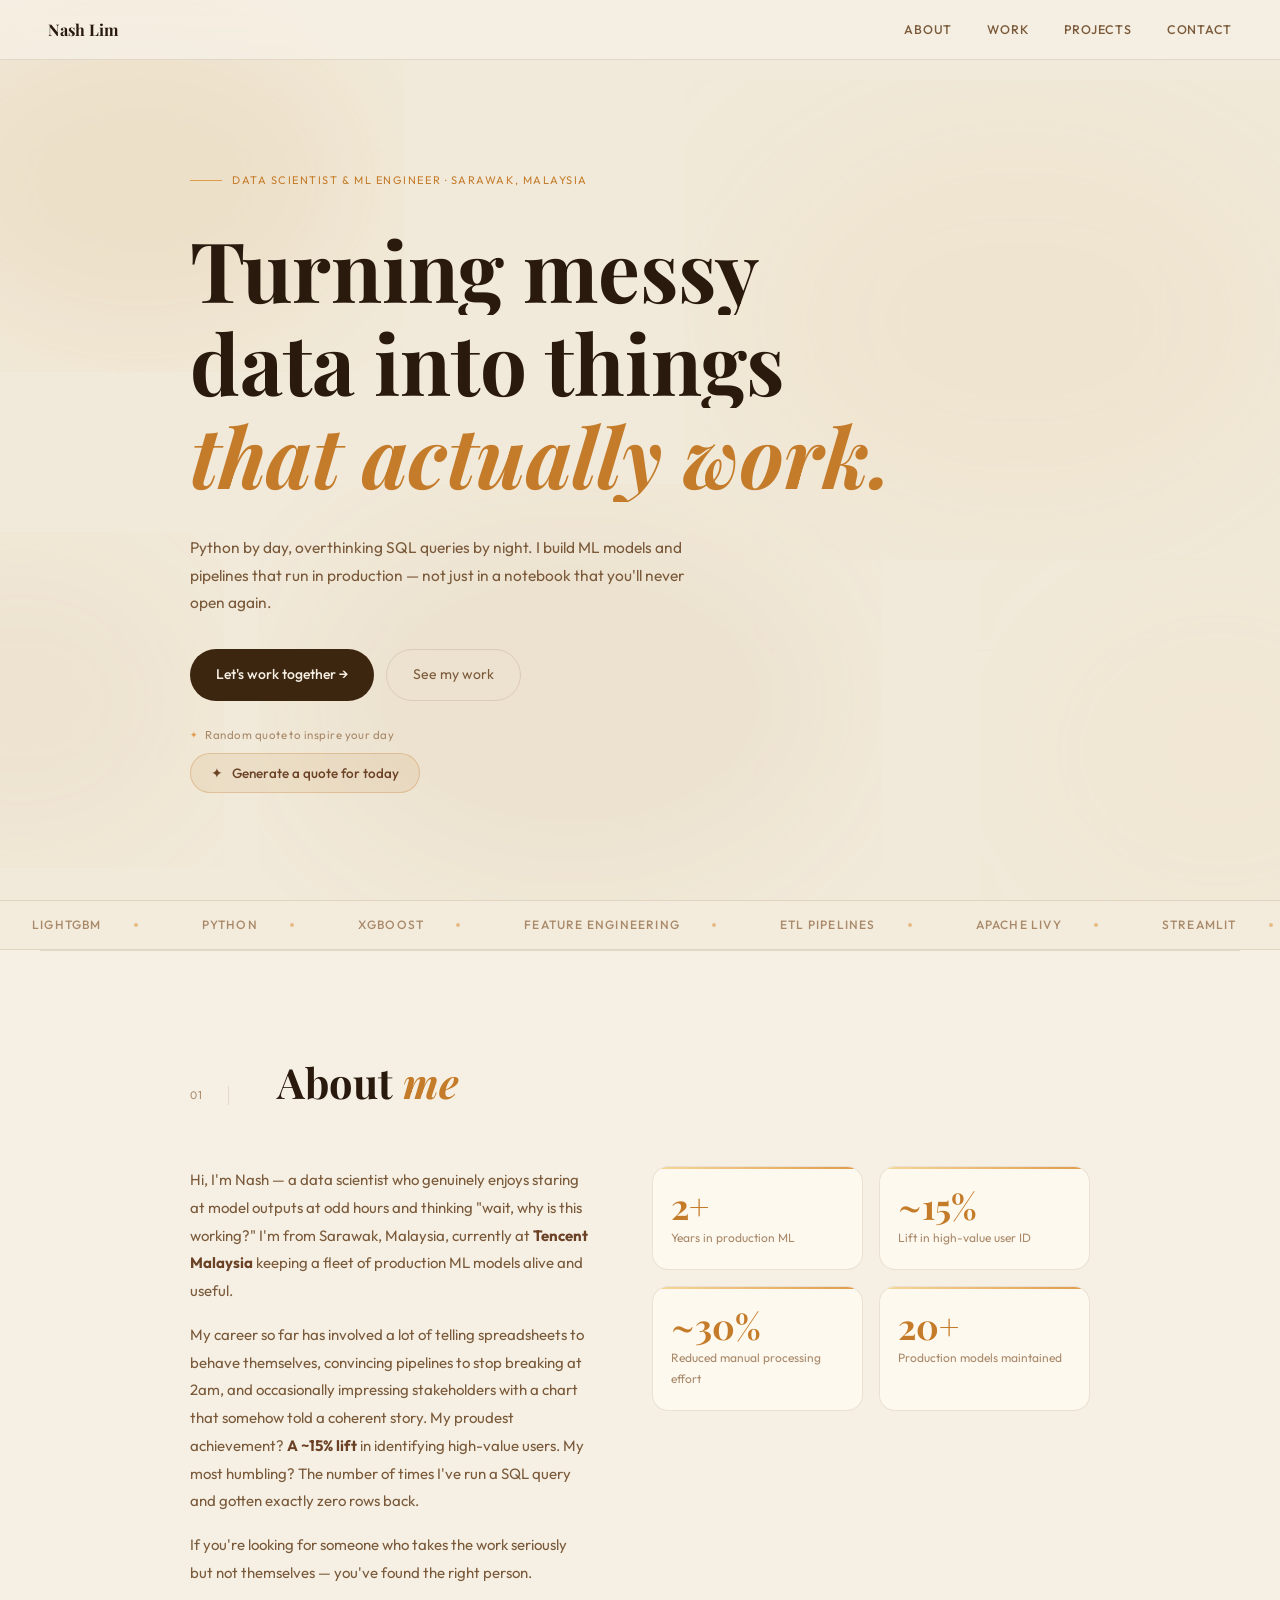
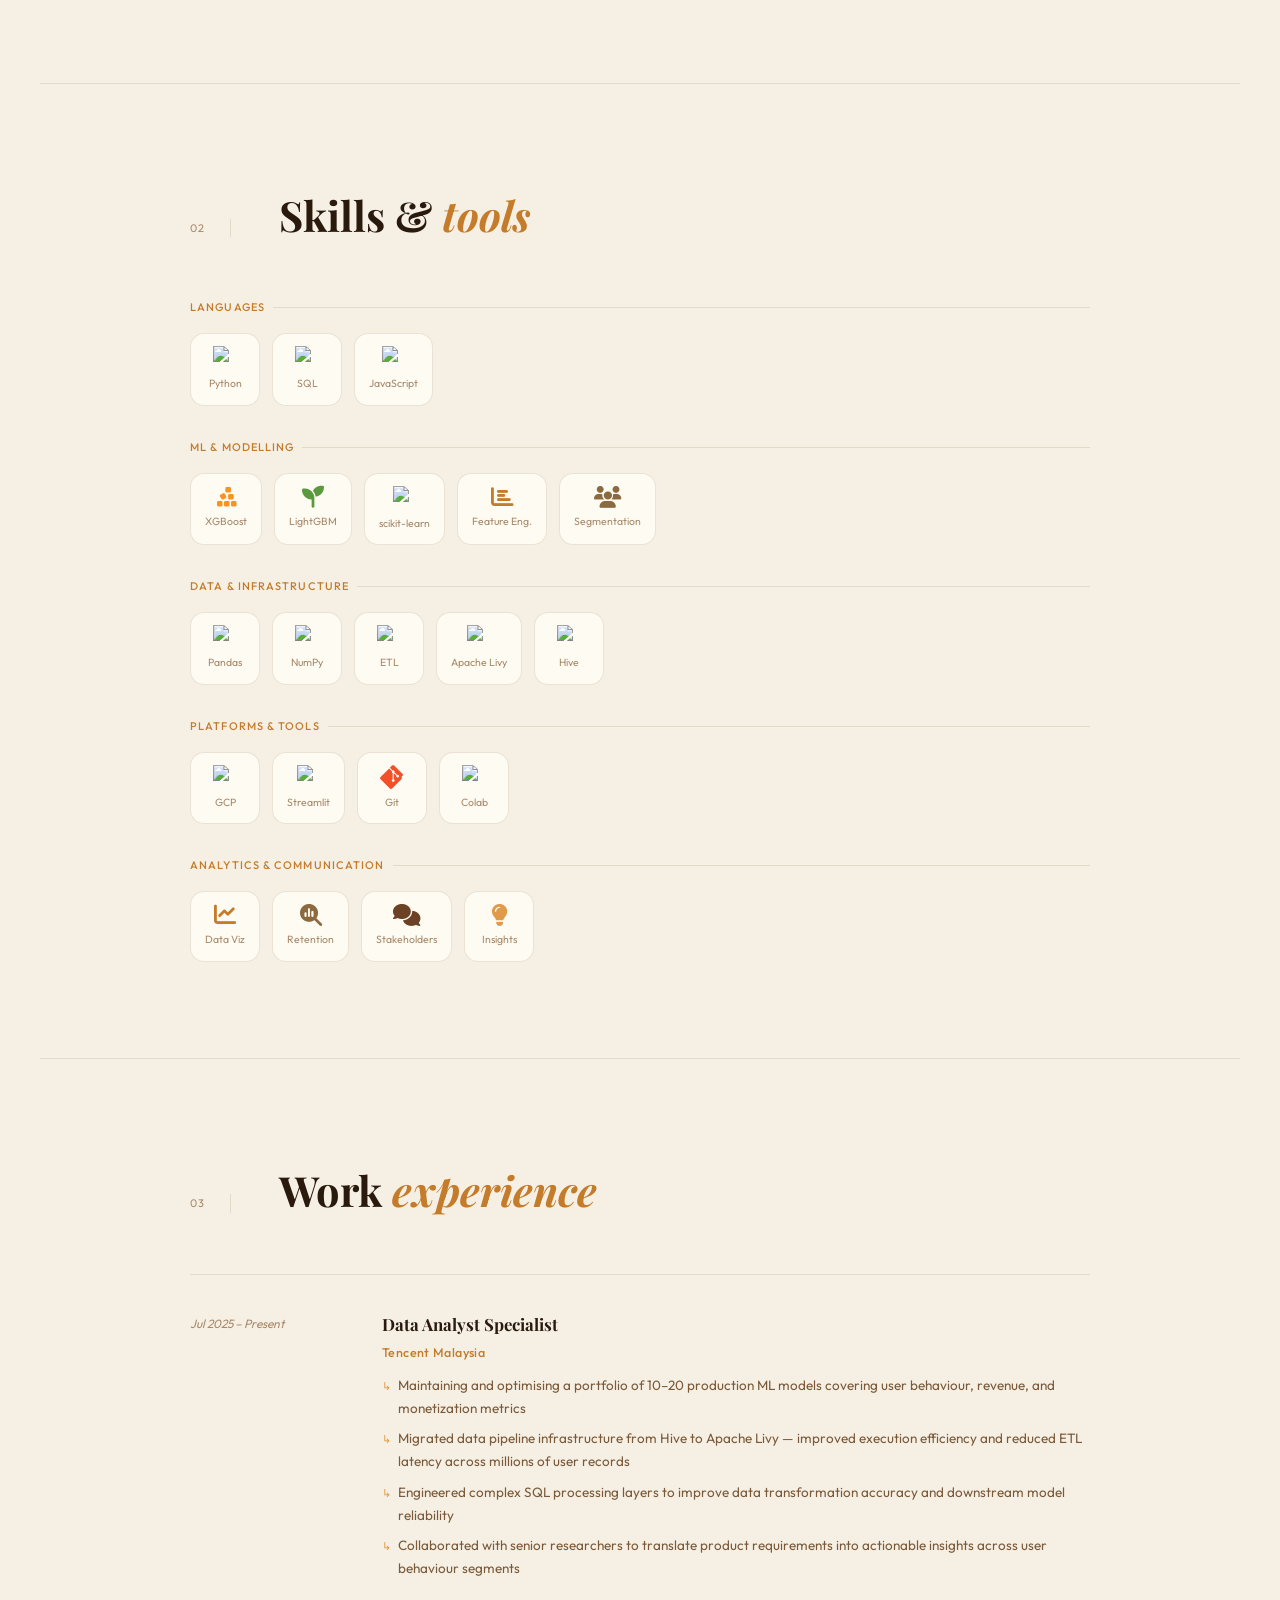
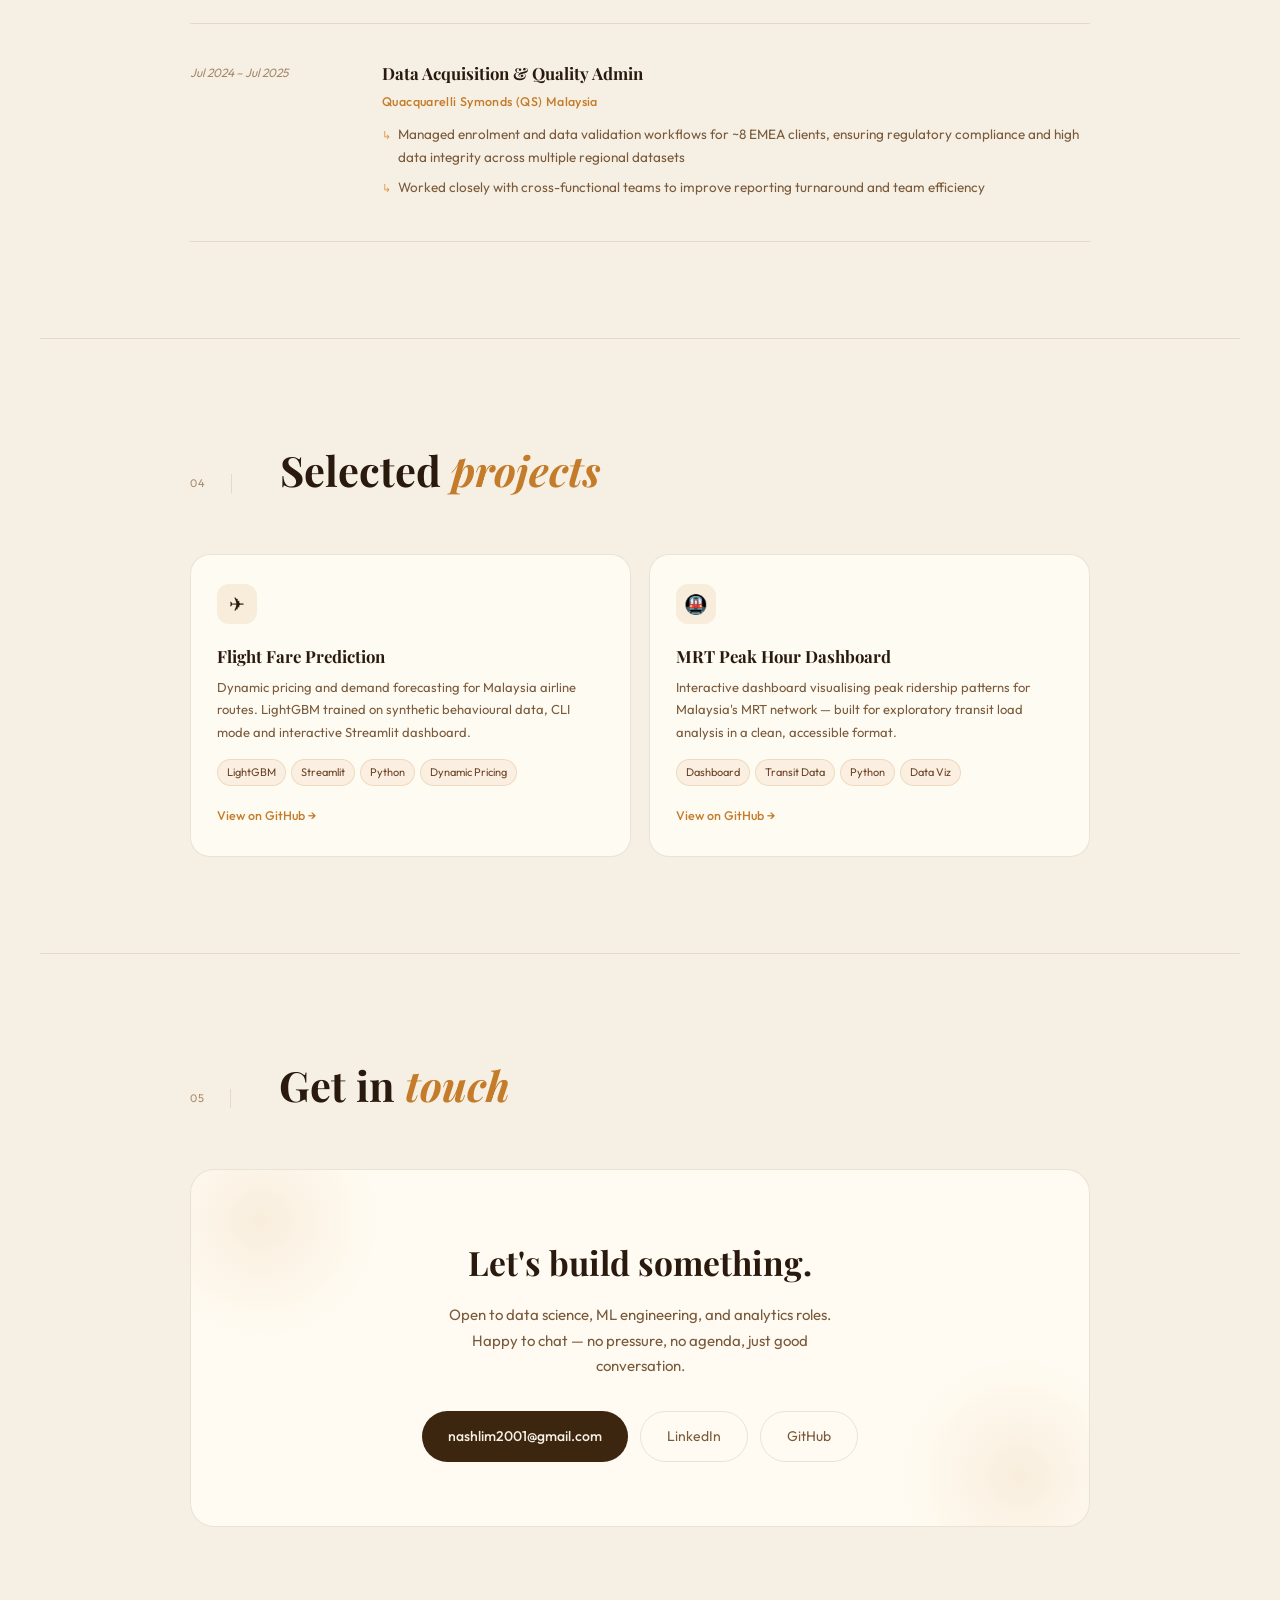
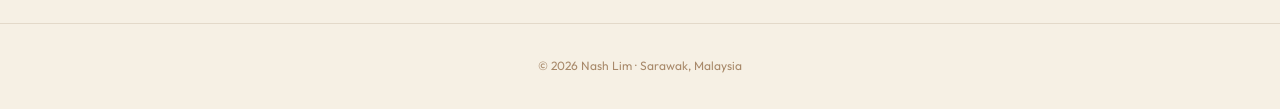
==== index.html @ fb8c0e78 "Split portfolio into HTML, CSS, and JS components" ====
<!DOCTYPE html>
<html lang="en">
<head>
  <meta charset="UTF-8">
  <meta name="viewport" content="width=device-width, initial-scale=1.0">
  <title>Nash Lim Portfolio</title>
  <link rel="stylesheet" href="assets/css/styles.css">
  <link rel="stylesheet" href="https://cdnjs.cloudflare.com/ajax/libs/font-awesome/6.5.0/css/all.min.css">
</head>
<body>


<!-- BG CANVAS -->
<div class="bg-canvas">
<svg viewBox="0 0 1440 900" preserveAspectRatio="xMidYMid slice" xmlns="http://www.w3.org/2000/svg">
  <defs>
    <filter id="blur1"><feGaussianBlur stdDeviation="60"/></filter>
    <filter id="blur2"><feGaussianBlur stdDeviation="80"/></filter>
  </defs>
  <rect width="1440" height="900" fill="#EDE4D0"/>
  <g class="blob1" filter="url(#blur1)"><ellipse cx="220" cy="180" rx="220" ry="160" fill="#C4882A" opacity="0.18"/></g>
  <g class="blob2" filter="url(#blur2)"><ellipse cx="1100" cy="320" rx="280" ry="200" fill="#D4A050" opacity="0.14"/></g>
  <g class="blob3" filter="url(#blur1)"><ellipse cx="650" cy="700" rx="260" ry="180" fill="#A0682A" opacity="0.12"/></g>
  <g filter="url(#blur2)"><ellipse cx="1300" cy="750" rx="200" ry="160" fill="#E8B870" opacity="0.10"/></g>
  <g filter="url(#blur1)"><ellipse cx="100" cy="700" rx="170" ry="140" fill="#B87A30" opacity="0.11"/></g>
  <g opacity="0.04" stroke="#8B5E30" stroke-width="0.5">
    <line x1="0" y1="150" x2="1440" y2="150"/><line x1="0" y1="400" x2="1440" y2="400"/><line x1="0" y1="650" x2="1440" y2="650"/>
    <line x1="200" y1="0" x2="200" y2="900"/><line x1="720" y1="0" x2="720" y2="900"/><line x1="1240" y1="0" x2="1240" y2="900"/>
  </g>
</svg>
</div>


<nav>
  <a class="nav-logo" href="#hero">Nash Lim</a>
  <div class="nav-links">
    <a href="#about">About</a>
    <a href="#experience">Work</a>
    <a href="#projects">Projects</a>
    <a href="#contact">Contact</a>
  </div>
</nav>

<div class="site">

<!-- HERO -->
<section class="hero" id="hero">
  <p class="hero-eyebrow">Data Scientist &amp; ML Engineer · Sarawak, Malaysia</p>
  <h1>
    <span class="hero-line"><span>Turning messy</span></span>
    <span class="hero-line"><span>data into things</span></span>
    <span class="hero-line"><span>that actually work.</span></span>
  </h1>
  <p class="hero-sub">Python by day, overthinking SQL queries by night. I build ML models and pipelines that run in production — not just in a notebook that you'll never open again.</p>
  <div class="hero-actions">
    <a href="#contact" class="btn-primary">Let's work together →</a>
    <a href="#projects" class="btn-ghost">See my work</a>
  </div>

  <!-- AI QUOTE WIDGET -->
  <div class="quote-trigger-wrap">
    <p class="quote-trigger-label">Random quote to inspire your day</p>
    <button class="quote-btn" id="quoteBtn" onclick="generateQuote()">
      <span class="quote-icon" id="quoteIcon">✦</span>
      Generate a quote for today
    </button>
    <div class="quote-box" id="quoteBox">
      <div class="quote-person">
        <img class="quote-portrait" id="quotePortrait" alt="Person portrait">
        <div>
          <p class="quote-attr" id="quoteAttr"></p>
          <p class="quote-birthday" id="quoteBirthday"></p>
        </div>
      </div>
      <p class="quote-text" id="quoteText"></p>
      <p class="quote-context" id="quoteContext"></p>
    </div>
  </div>
</section>

<!-- MARQUEE -->
<div class="marquee-wrap">
  <div class="marquee-track">
    <span class="marquee-item">LightGBM <span class="marquee-dot"></span></span>
    <span class="marquee-item">Python <span class="marquee-dot"></span></span>
    <span class="marquee-item">XGBoost <span class="marquee-dot"></span></span>
    <span class="marquee-item">Feature Engineering <span class="marquee-dot"></span></span>
    <span class="marquee-item">ETL Pipelines <span class="marquee-dot"></span></span>
    <span class="marquee-item">Apache Livy <span class="marquee-dot"></span></span>
    <span class="marquee-item">Streamlit <span class="marquee-dot"></span></span>
    <span class="marquee-item">SQL <span class="marquee-dot"></span></span>
    <span class="marquee-item">Audience Segmentation <span class="marquee-dot"></span></span>
    <span class="marquee-item">Google Cloud <span class="marquee-dot"></span></span>
    <span class="marquee-item">Retention Modelling <span class="marquee-dot"></span></span>
    <span class="marquee-item">Data Visualization <span class="marquee-dot"></span></span>
    <span class="marquee-item">LightGBM <span class="marquee-dot"></span></span>
    <span class="marquee-item">Python <span class="marquee-dot"></span></span>
    <span class="marquee-item">XGBoost <span class="marquee-dot"></span></span>
    <span class="marquee-item">Feature Engineering <span class="marquee-dot"></span></span>
    <span class="marquee-item">ETL Pipelines <span class="marquee-dot"></span></span>
    <span class="marquee-item">Apache Livy <span class="marquee-dot"></span></span>
    <span class="marquee-item">Streamlit <span class="marquee-dot"></span></span>
    <span class="marquee-item">SQL <span class="marquee-dot"></span></span>
    <span class="marquee-item">Audience Segmentation <span class="marquee-dot"></span></span>
    <span class="marquee-item">Google Cloud <span class="marquee-dot"></span></span>
  </div>
</div>

<hr class="sep"/>

<!-- ABOUT -->
<section id="about">
  <div class="section-header reveal">
    <span class="section-num">01</span>
    <h2 class="section-title">About <em>me</em></h2>
  </div>
  <div class="about-layout">
    <div class="about-body reveal-left">
      <p>Hi, I'm Nash — a data scientist who genuinely enjoys staring at model outputs at odd hours and thinking "wait, why is this working?" I'm from Sarawak, Malaysia, currently at <strong>Tencent Malaysia</strong> keeping a fleet of production ML models alive and useful.</p>
      <p>My career so far has involved a lot of telling spreadsheets to behave themselves, convincing pipelines to stop breaking at 2am, and occasionally impressing stakeholders with a chart that somehow told a coherent story. My proudest achievement? <strong>A ~15% lift</strong> in identifying high-value users. My most humbling? The number of times I've run a SQL query and gotten exactly zero rows back.</p>
      <p>If you're looking for someone who takes the work seriously but not themselves — you've found the right person.</p>
    </div>
    <div class="stat-row reveal-right">
      <div class="stat-box"><div class="stat-big">2+</div><div class="stat-desc">Years in production ML</div></div>
      <div class="stat-box"><div class="stat-big">~15%</div><div class="stat-desc">Lift in high-value user ID</div></div>
      <div class="stat-box"><div class="stat-big">~30%</div><div class="stat-desc">Reduced manual processing effort</div></div>
      <div class="stat-box"><div class="stat-big">20+</div><div class="stat-desc">Production models maintained</div></div>
    </div>
  </div>
</section>

<hr class="sep"/>

<!-- SKILLS -->
<section id="skills">
  <div class="section-header reveal">
    <span class="section-num">02</span>
    <h2 class="section-title">Skills &amp; <em>tools</em></h2>
  </div>
  <div class="skills-cats reveal">

    <div>
      <p class="skill-cat-label">Languages</p>
      <div class="skill-icons-row">
        <div class="skill-icon-item">
          <div class="si"><img src="https://cdn.simpleicons.org/python/3776AB" alt="Python logo"></div>
          <span>Python</span>
        </div>
        <div class="skill-icon-item">
          <div class="si"><img src="https://cdn.simpleicons.org/postgresql/4169E1" alt="SQL database logo"></div>
          <span>SQL</span>
        </div>
        <div class="skill-icon-item">
          <div class="si"><img src="https://cdn.simpleicons.org/javascript/F7DF1E" alt="JavaScript logo"></div>
          <span>JavaScript</span>
        </div>
      </div>
    </div>

    <div>
      <p class="skill-cat-label">ML & Modelling</p>
      <div class="skill-icons-row">
        <div class="skill-icon-item">
          <i class="fa-solid fa-cubes-stacked" style="color:#F7931E;font-size:22px"></i>
          <span>XGBoost</span>
        </div>
        <div class="skill-icon-item">
          <i class="fa-solid fa-seedling" style="color:#5a9a3c;font-size:22px"></i>
          <span>LightGBM</span>
        </div>
        <div class="skill-icon-item">
          <div class="si"><img src="https://cdn.simpleicons.org/scikitlearn/F7931E" alt="scikit-learn logo"></div>
          <span>scikit-learn</span>
        </div>
        <div class="skill-icon-item">
          <i class="fa-solid fa-chart-bar" style="color:#C47C2B;font-size:22px"></i>
          <span>Feature Eng.</span>
        </div>
        <div class="skill-icon-item">
          <i class="fa-solid fa-users" style="color:#8B6A40;font-size:22px"></i>
          <span>Segmentation</span>
        </div>
      </div>
    </div>

    <div>
      <p class="skill-cat-label">Data & Infrastructure</p>
      <div class="skill-icons-row">
        <div class="skill-icon-item">
          <div class="si"><img src="https://cdn.simpleicons.org/pandas/150458" alt="Pandas logo"></div>
          <span>Pandas</span>
        </div>
        <div class="skill-icon-item">
          <div class="si"><img src="https://cdn.simpleicons.org/numpy/013243" alt="NumPy logo"></div>
          <span>NumPy</span>
        </div>
        <div class="skill-icon-item">
          <div class="si"><img src="https://cdn.simpleicons.org/apacheairflow/017CEE" alt="ETL tooling logo"></div>
          <span>ETL</span>
        </div>
        <div class="skill-icon-item">
          <div class="si"><img src="https://cdn.simpleicons.org/apache/CA2133" alt="Apache logo"></div>
          <span>Apache Livy</span>
        </div>
        <div class="skill-icon-item">
          <div class="si"><img src="https://cdn.simpleicons.org/apachehive/FDEE21" alt="Apache Hive logo"></div>
          <span>Hive</span>
        </div>
      </div>
    </div>

    <div>
      <p class="skill-cat-label">Platforms & Tools</p>
      <div class="skill-icons-row">
        <div class="skill-icon-item">
          <div class="si"><img src="https://cdn.simpleicons.org/googlecloud/4285F4" alt="Google Cloud Platform logo"></div>
          <span>GCP</span>
        </div>
        <div class="skill-icon-item">
          <div class="si"><img src="https://cdn.simpleicons.org/streamlit/FF4B4B" alt="Streamlit logo"></div>
          <span>Streamlit</span>
        </div>
        <div class="skill-icon-item">
          <div class="si"><svg viewBox="0 0 128 128" xmlns="http://www.w3.org/2000/svg"><path fill="#F34F29" d="M124.74 52.49L75.51 3.25c-1.6-1.61-3.77-2.51-6.03-2.51-2.27 0-4.43.9-6.04 2.51L52.6 14.18l14.87 14.87a7.1 7.1 0 0 1 7.8 1.71 7.1 7.1 0 0 1 1.7 7.87l14.33 14.33a7.09 7.09 0 0 1 7.87 1.7 7.1 7.1 0 0 1 0 10.06 7.1 7.1 0 0 1-10.06 0 7.11 7.11 0 0 1-1.56-7.6L73.3 42.88v33.64a7.1 7.1 0 0 1 1.88 11.38 7.1 7.1 0 0 1-10.06 0 7.1 7.1 0 0 1 0-10.06 7.07 7.07 0 0 1 2.32-1.53V42.34a7.07 7.07 0 0 1-2.32-1.53 7.1 7.1 0 0 1-1.56-7.66L49.2 18.33 3.26 64.27a8.53 8.53 0 0 0 0 12.07l49.22 49.22c1.6 1.6 3.77 2.51 6.03 2.51 2.27 0 4.43-.9 6.04-2.51l49.2-49.2a8.53 8.53 0 0 0-.01-12.87z"/></svg></div>
          <span>Git</span>
        </div>
        <div class="skill-icon-item">
          <div class="si"><img src="https://cdn.simpleicons.org/googlecolab/F9AB00" alt="Google Colab logo"></div>
          <span>Colab</span>
        </div>
      </div>
    </div>

    <div>
      <p class="skill-cat-label">Analytics & Communication</p>
      <div class="skill-icons-row">
        <div class="skill-icon-item"><i class="fa-solid fa-chart-line" style="color:#C47C2B;font-size:22px"></i><span>Data Viz</span></div>
        <div class="skill-icon-item"><i class="fa-solid fa-magnifying-glass-chart" style="color:#8B6A40;font-size:22px"></i><span>Retention</span></div>
        <div class="skill-icon-item"><i class="fa-solid fa-comments" style="color:#6B4226;font-size:22px"></i><span>Stakeholders</span></div>
        <div class="skill-icon-item"><i class="fa-solid fa-lightbulb" style="color:#E09A4A;font-size:22px"></i><span>Insights</span></div>
      </div>
    </div>

  </div>
</section>

<hr class="sep"/>

<!-- EXPERIENCE -->
<section id="experience">
  <div class="section-header reveal">
    <span class="section-num">03</span>
    <h2 class="section-title">Work <em>experience</em></h2>
  </div>
  <div>
    <div class="exp-entry reveal">
      <div class="exp-when">Jul 2025 – Present</div>
      <div>
        <div class="exp-role">Data Analyst Specialist</div>
        <div class="exp-co">Tencent Malaysia</div>
        <ul class="exp-ul">
          <li>Maintaining and optimising a portfolio of 10–20 production ML models covering user behaviour, revenue, and monetization metrics</li>
          <li>Migrated data pipeline infrastructure from Hive to Apache Livy — improved execution efficiency and reduced ETL latency across millions of user records</li>
          <li>Engineered complex SQL processing layers to improve data transformation accuracy and downstream model reliability</li>
          <li>Collaborated with senior researchers to translate product requirements into actionable insights across user behaviour segments</li>
        </ul>
      </div>
    </div>
    <div class="exp-entry reveal">
      <div class="exp-when">Jul 2024 – Jul 2025</div>
      <div>
        <div class="exp-role">Data Acquisition & Quality Admin</div>
        <div class="exp-co">Quacquarelli Symonds (QS) Malaysia</div>
        <ul class="exp-ul">
          <li>Managed enrolment and data validation workflows for ~8 EMEA clients, ensuring regulatory compliance and high data integrity across multiple regional datasets</li>
          <li>Worked closely with cross-functional teams to improve reporting turnaround and team efficiency</li>
        </ul>
      </div>
    </div>
  </div>
</section>

<hr class="sep"/>

<!-- PROJECTS -->
<section id="projects">
  <div class="section-header reveal">
    <span class="section-num">04</span>
    <h2 class="section-title">Selected <em>projects</em></h2>
  </div>
  <div class="proj-grid">
    <div class="proj-card reveal delay-1">
      <div class="proj-card-accent"></div>
      <div class="proj-ico">✈</div>
      <div class="proj-name">Flight Fare Prediction</div>
      <p class="proj-desc">Dynamic pricing and demand forecasting for Malaysia airline routes. LightGBM trained on synthetic behavioural data, CLI mode and interactive Streamlit dashboard.</p>
      <div class="proj-tags"><span class="proj-tag">LightGBM</span><span class="proj-tag">Streamlit</span><span class="proj-tag">Python</span><span class="proj-tag">Dynamic Pricing</span></div>
      <a href="https://github.com/nashlim01/flight_fare_prediction_modelling" target="_blank" class="proj-link">View on GitHub →</a>
    </div>
    <div class="proj-card reveal delay-2">
      <div class="proj-card-accent"></div>
      <div class="proj-ico">🚇</div>
      <div class="proj-name">MRT Peak Hour Dashboard</div>
      <p class="proj-desc">Interactive dashboard visualising peak ridership patterns for Malaysia's MRT network — built for exploratory transit load analysis in a clean, accessible format.</p>
      <div class="proj-tags"><span class="proj-tag">Dashboard</span><span class="proj-tag">Transit Data</span><span class="proj-tag">Python</span><span class="proj-tag">Data Viz</span></div>
      <a href="https://github.com/nashlim01/mrtpeakhourdashboard" target="_blank" class="proj-link">View on GitHub →</a>
    </div>
  </div>
</section>

<hr class="sep"/>

<!-- CONTACT -->
<section id="contact">
  <div class="section-header reveal">
    <span class="section-num">05</span>
    <h2 class="section-title">Get in <em>touch</em></h2>
  </div>
  <div class="contact-box reveal">
    <div class="contact-blob left"></div>
    <div class="contact-blob right"></div>
    <h2>Let's build something.</h2>
    <p>Open to data science, ML engineering, and analytics roles. Happy to chat — no pressure, no agenda, just good conversation.</p>
    <div class="contact-btns">
      <a href="mailto:nashlim2001@gmail.com" class="btn-primary">nashlim2001@gmail.com</a>
      <a href="https://linkedin.com/in/zhihaonashlim" target="_blank" class="btn-ghost">LinkedIn</a>
      <a href="https://github.com/nashlim01" target="_blank" class="btn-ghost">GitHub</a>
    </div>
  </div>
</section>

<footer>© 2026 Nash Lim · Sarawak, Malaysia</footer>
</div>

<script src="assets/js/main.js"></script>
</body>
</html>
---- assets/css/styles.css ----
@import url('https://fonts.googleapis.com/css2?family=Playfair+Display:ital,wght@0,400;0,700;1,400;1,700&family=Outfit:wght@300;400;500&display=swap');
@import url('https://cdnjs.cloudflare.com/ajax/libs/font-awesome/6.5.0/css/all.min.css');

*,*::before,*::after{box-sizing:border-box;margin:0;padding:0;}
:root{
  --cream:#F6F0E4;--parchment:#EFE6D0;--sand:#DDD0B8;
  --amber:#C47C2B;--amber-warm:#E09A4A;--amber-pale:#F5D89A;
  --bark:#3D2610;--bark-mid:#6B4226;
  --text:#2A1A0E;--text-mid:#7A5A3A;--text-muted:#A8896A;
  --border:rgba(100,65,25,0.13);
}
html{scroll-behavior:smooth;}
body{font-family:'Outfit',sans-serif;background:var(--cream);color:var(--text);overflow-x:hidden;font-size:15px;line-height:1.7;}

/* BG */
.bg-canvas{position:fixed;inset:0;z-index:0;pointer-events:none;overflow:hidden;}
.bg-canvas svg{width:100%;height:100%;opacity:0.55;}
@keyframes drift1{0%,100%{transform:translate(0,0) scale(1);}40%{transform:translate(30px,-20px) scale(1.05);}70%{transform:translate(-15px,25px) scale(0.97);}}
@keyframes drift2{0%,100%{transform:translate(0,0) scale(1);}35%{transform:translate(-25px,15px) scale(1.03);}65%{transform:translate(20px,-18px) scale(0.98);}}
@keyframes drift3{0%,100%{transform:translate(0,0);}50%{transform:translate(12px,22px);}}
.blob1{animation:drift1 22s ease-in-out infinite;}
.blob2{animation:drift2 28s ease-in-out infinite;}
.blob3{animation:drift3 18s ease-in-out infinite;}

/* NAV */
nav{position:fixed;top:0;left:0;right:0;z-index:200;display:flex;justify-content:space-between;align-items:center;padding:0 3rem;height:60px;background:rgba(246,240,228,0.82);backdrop-filter:blur(14px);border-bottom:1px solid var(--border);}
.nav-logo{font-family:'Playfair Display',serif;font-size:16px;font-weight:700;color:var(--text);text-decoration:none;}
.nav-links{display:flex;gap:2.2rem;}
.nav-links a{font-size:12.5px;color:var(--text-mid);text-decoration:none;letter-spacing:0.06em;text-transform:uppercase;font-weight:500;transition:color 0.2s;}
.nav-links a:hover{color:var(--amber);}

/* SITE */
.site{position:relative;z-index:1;}
section{max-width:980px;margin:0 auto;padding:6rem 2.5rem;}
hr.sep{border:none;border-top:1px solid var(--border);margin:0 2.5rem;}

/* HERO */
.hero{min-height:100vh;display:flex;flex-direction:column;justify-content:center;padding-top:8rem;padding-bottom:4rem;}
.hero-eyebrow{font-size:11px;letter-spacing:0.14em;text-transform:uppercase;color:var(--amber);margin-bottom:2rem;display:flex;align-items:center;gap:10px;opacity:0;transform:translateY(12px);animation:slideUp 0.7s 0.2s ease forwards;}
.hero-eyebrow::before{content:'';width:32px;height:1px;background:var(--amber-warm);}
.hero h1{font-family:'Playfair Display',serif;font-size:clamp(2.8rem,6.5vw,5.4rem);font-weight:700;line-height:1.12;color:var(--text);margin-bottom:2rem;}
.hero-line{display:block;overflow:hidden;}
.hero-line span{display:block;transform:translateY(100%);animation:slideWord 0.85s cubic-bezier(0.16,1,0.3,1) forwards;}
.hero-line:nth-child(1) span{animation-delay:0.35s;}
.hero-line:nth-child(2) span{animation-delay:0.5s;}
.hero-line:nth-child(3) span{animation-delay:0.65s;color:var(--amber);font-style:italic;}
.hero-sub{font-size:15.5px;color:var(--text-mid);max-width:520px;line-height:1.8;opacity:0;transform:translateY(16px);animation:slideUp 0.8s 0.85s ease forwards;margin-bottom:2rem;}
.hero-actions{display:flex;gap:12px;flex-wrap:wrap;opacity:0;transform:translateY(16px);animation:slideUp 0.8s 1s ease forwards;margin-bottom:1.5rem;}
.btn-primary{display:inline-flex;align-items:center;gap:8px;background:var(--bark);color:var(--cream);padding:13px 26px;border-radius:100px;font-size:14px;font-weight:500;text-decoration:none;transition:background 0.2s,transform 0.15s;border:none;cursor:pointer;font-family:'Outfit',sans-serif;}
.btn-primary:hover{background:var(--amber);transform:translateY(-2px);}
.btn-ghost{display:inline-flex;align-items:center;gap:8px;border:1px solid var(--border);color:var(--text-mid);padding:13px 26px;border-radius:100px;font-size:14px;text-decoration:none;transition:border-color 0.2s,color 0.2s,transform 0.15s;background:transparent;cursor:pointer;font-family:'Outfit',sans-serif;}
.btn-ghost:hover{border-color:var(--amber-warm);color:var(--amber);transform:translateY(-2px);}

/* QUOTE WIDGET */
.quote-trigger-wrap{opacity:0;transform:translateY(14px);animation:slideUp 0.8s 1.15s ease forwards;}
.quote-trigger-label{font-size:11.5px;color:var(--text-muted);letter-spacing:0.04em;margin-bottom:8px;display:flex;align-items:center;gap:7px;}
.quote-trigger-label::before{content:'✦';color:var(--amber-warm);font-size:9px;}
.quote-btn{
  display:inline-flex;align-items:center;gap:9px;
  background:rgba(196,124,43,0.1);border:1px solid rgba(196,124,43,0.3);
  color:var(--bark-mid);padding:10px 20px;border-radius:100px;
  font-size:13.5px;font-weight:500;cursor:pointer;
  transition:background 0.2s,transform 0.15s,border-color 0.2s;
  font-family:'Outfit',sans-serif;
}
.quote-btn:hover{background:rgba(196,124,43,0.18);border-color:var(--amber);transform:translateY(-1px);}
.quote-btn .quote-icon{font-size:14px;transition:transform 0.4s;}
.quote-btn.loading .quote-icon{animation:spin 1s linear infinite;}
.quote-box{
  margin-top:16px;
  background:rgba(255,252,244,0.92);border:1px solid rgba(196,124,43,0.22);
  border-radius:16px;padding:1.2rem 1.4rem;
  max-width:560px;
  display:none;
  animation:slideUp 0.5s ease forwards;
}
.quote-box.visible{display:block;}
.quote-person{display:flex;align-items:center;gap:10px;margin-bottom:8px;}
.quote-portrait{width:42px;height:42px;border-radius:50%;object-fit:cover;flex-shrink:0;border:1px solid rgba(196,124,43,0.3);display:none;}
.quote-text{font-family:'Playfair Display',serif;font-size:1rem;font-style:italic;color:var(--text);line-height:1.65;margin-bottom:6px;}
.quote-attr{font-size:11.5px;color:var(--amber-muted, #A06A22);font-weight:500;letter-spacing:0.04em;}
.quote-birthday{font-size:11px;color:var(--text-muted);margin-top:2px;}
.quote-context{font-size:11px;color:var(--text-muted);margin-top:3px;}

/* MARQUEE */
.marquee-wrap{overflow:hidden;border-top:1px solid var(--border);border-bottom:1px solid var(--border);padding:14px 0;background:rgba(212,175,110,0.08);}
.marquee-track{display:flex;width:max-content;animation:marquee 28s linear infinite;gap:0;}
.marquee-item{display:flex;align-items:center;gap:0;font-size:12px;letter-spacing:0.1em;text-transform:uppercase;color:var(--text-muted);font-weight:500;white-space:nowrap;padding:0 2rem;}
.marquee-dot{display:inline-block;width:4px;height:4px;border-radius:50%;background:var(--amber-warm);margin-left:2rem;opacity:0.6;flex-shrink:0;}
@keyframes marquee{0%{transform:translateX(0);}100%{transform:translateX(-50%);}}

/* SECTION HEADER */
.section-header{display:flex;align-items:baseline;gap:1.5rem;margin-bottom:3rem;}
.section-num{font-size:11px;color:var(--text-muted);letter-spacing:0.12em;text-transform:uppercase;padding-right:1.5rem;border-right:1px solid var(--border);margin-right:1.5rem;}
.section-title{font-family:'Playfair Display',serif;font-size:clamp(1.8rem,3.5vw,2.6rem);font-weight:700;color:var(--text);}
.section-title em{font-style:italic;color:var(--amber);}

/* ABOUT */
.about-layout{display:grid;grid-template-columns:1fr 1.1fr;gap:4rem;align-items:start;}
.about-body{font-size:15px;color:var(--text-mid);line-height:1.85;}
.about-body p+p{margin-top:1rem;}
.about-body strong{color:var(--bark-mid);}
.stat-row{display:grid;grid-template-columns:1fr 1fr;gap:16px;}
.stat-box{background:rgba(255,250,240,0.9);border:1px solid var(--border);border-radius:16px;padding:1.3rem 1.1rem;position:relative;overflow:hidden;}
.stat-box::before{content:'';position:absolute;top:0;left:0;right:0;height:2px;background:linear-gradient(90deg,var(--amber-pale),var(--amber-warm));}
.stat-big{font-family:'Playfair Display',serif;font-size:2.2rem;font-weight:700;color:var(--amber);line-height:1;}
.stat-desc{font-size:12px;color:var(--text-muted);margin-top:5px;}

/* SKILLS — ICON GRID */
.skills-cats{display:flex;flex-direction:column;gap:2rem;}
.skill-cat-label{font-size:11px;letter-spacing:0.1em;text-transform:uppercase;color:var(--amber);font-weight:500;margin-bottom:1rem;display:flex;align-items:center;gap:8px;}
.skill-cat-label::after{content:'';flex:1;height:1px;background:var(--border);}
.skill-icons-row{display:flex;flex-wrap:wrap;gap:12px;}
.skill-icon-item{
  display:flex;flex-direction:column;align-items:center;gap:5px;
  background:rgba(255,252,244,0.88);border:1px solid var(--border);
  border-radius:14px;padding:12px 14px;min-width:70px;
  transition:transform 0.2s,box-shadow 0.2s,border-color 0.2s;
  cursor:default;
  opacity:0;
  transform:translateY(16px) scale(0.98);
}
.skill-icon-item:hover{transform:translateY(-3px);box-shadow:0 6px 18px rgba(100,65,20,0.1);border-color:rgba(196,124,43,0.3);}
.skill-icon-item i,.skill-icon-item .si{font-size:22px;color:var(--bark-mid);}
.skill-icon-item span{font-size:10.5px;color:var(--text-muted);text-align:center;white-space:nowrap;}
.skill-icon-item.visible{
  opacity:1;
  transform:translateY(0) scale(1);
  transition:opacity 0.55s cubic-bezier(0.16,1,0.3,1),transform 0.55s cubic-bezier(0.16,1,0.3,1),box-shadow 0.2s,border-color 0.2s;
}
.skill-icon-item.visible i,
.skill-icon-item.visible .si{transition:transform 0.25s ease,filter 0.25s ease;}
.skill-icon-item:hover i,
.skill-icon-item:hover .si{
  transform:scale(1.08) rotate(-3deg);
  filter:drop-shadow(0 2px 6px rgba(196,124,43,0.22));
}
/* SVG icon badges */
.si{width:24px;height:24px;display:flex;align-items:center;justify-content:center;}
.si svg{width:100%;height:100%;}
.si img{width:100%;height:100%;object-fit:contain;display:block;}

/* EXP */
.exp-entry{display:grid;grid-template-columns:160px 1fr;gap:2rem;padding:2.2rem 0;border-bottom:1px solid var(--border);}
.exp-entry:first-child{border-top:1px solid var(--border);}
.exp-when{font-size:12px;color:var(--text-muted);font-style:italic;padding-top:4px;}
.exp-role{font-family:'Playfair Display',serif;font-size:1.05rem;font-weight:700;color:var(--text);}
.exp-co{font-size:12.5px;color:var(--amber);font-weight:500;margin:4px 0 10px;letter-spacing:0.03em;}
.exp-ul{list-style:none;}
.exp-ul li{font-size:13.5px;color:var(--text-mid);line-height:1.72;padding-left:16px;position:relative;margin-bottom:7px;}
.exp-ul li::before{content:'↳';position:absolute;left:0;color:var(--amber-warm);font-size:11px;top:3px;}

/* PROJECTS */
.proj-grid{display:grid;grid-template-columns:1fr 1fr;gap:18px;}
.proj-card{background:rgba(255,252,244,0.9);border:1px solid var(--border);border-radius:20px;padding:1.8rem 1.6rem;transition:transform 0.25s,box-shadow 0.25s;position:relative;overflow:hidden;cursor:default;}
.proj-card:hover{transform:translateY(-4px);box-shadow:0 12px 36px rgba(90,55,15,0.11);}
.proj-card-accent{position:absolute;top:0;left:0;right:0;height:3px;background:linear-gradient(90deg,var(--amber-pale),var(--amber));transform:scaleX(0);transform-origin:left;transition:transform 0.35s cubic-bezier(0.16,1,0.3,1);}
.proj-card:hover .proj-card-accent{transform:scaleX(1);}
.proj-ico{width:40px;height:40px;border-radius:12px;background:rgba(196,124,43,0.12);display:flex;align-items:center;justify-content:center;font-size:19px;margin-bottom:1.1rem;}
.proj-name{font-family:'Playfair Display',serif;font-size:1.05rem;font-weight:700;color:var(--text);margin-bottom:6px;}
.proj-desc{font-size:13px;color:var(--text-mid);line-height:1.72;margin-bottom:1rem;}
.proj-tags{display:flex;flex-wrap:wrap;gap:5px;margin-bottom:1rem;}
.proj-tag{font-size:11px;padding:3px 9px;border-radius:100px;background:rgba(196,124,43,0.09);color:var(--bark-mid);border:1px solid rgba(196,124,43,0.18);}
.proj-link{display:inline-flex;align-items:center;gap:5px;font-size:12.5px;font-weight:500;color:var(--amber);text-decoration:none;transition:gap 0.2s;}
.proj-link:hover{gap:9px;}

/* CONTACT */
.contact-box{background:rgba(255,252,244,0.92);border:1px solid var(--border);border-radius:24px;padding:4rem 3rem;text-align:center;position:relative;overflow:hidden;}
.contact-blob{position:absolute;width:260px;height:260px;border-radius:50%;background:radial-gradient(circle,rgba(196,124,43,0.1),transparent 65%);pointer-events:none;}
.contact-blob.left{top:-80px;left:-60px;}
.contact-blob.right{bottom:-80px;right:-60px;}
.contact-box h2{font-family:'Playfair Display',serif;font-size:2.1rem;font-weight:700;margin-bottom:0.7rem;}
.contact-box p{color:var(--text-mid);font-size:15px;margin-bottom:2rem;max-width:420px;margin-left:auto;margin-right:auto;}
.contact-btns{display:flex;justify-content:center;gap:12px;flex-wrap:wrap;}

footer{text-align:center;padding:2rem;font-size:12px;color:var(--text-muted);border-top:1px solid var(--border);position:relative;z-index:1;}

/* REVEAL */
.reveal{opacity:0;transform:translateY(28px);transition:opacity 0.75s cubic-bezier(0.16,1,0.3,1),transform 0.75s cubic-bezier(0.16,1,0.3,1);}
.reveal.visible{opacity:1;transform:none;}
.reveal-left{opacity:0;transform:translateX(-28px);transition:opacity 0.75s cubic-bezier(0.16,1,0.3,1),transform 0.75s cubic-bezier(0.16,1,0.3,1);}
.reveal-left.visible{opacity:1;transform:none;}
.reveal-right{opacity:0;transform:translateX(28px);transition:opacity 0.75s cubic-bezier(0.16,1,0.3,1),transform 0.75s cubic-bezier(0.16,1,0.3,1);}
.reveal-right.visible{opacity:1;transform:none;}
.delay-1{transition-delay:0.1s;}.delay-2{transition-delay:0.2s;}.delay-3{transition-delay:0.3s;}
@keyframes slideUp{to{opacity:1;transform:none;}}
@keyframes slideWord{to{transform:translateY(0);}}
@keyframes spin{to{transform:rotate(360deg);}}
@keyframes fadeIn{from{opacity:0;transform:translateY(8px);}to{opacity:1;transform:none;}}
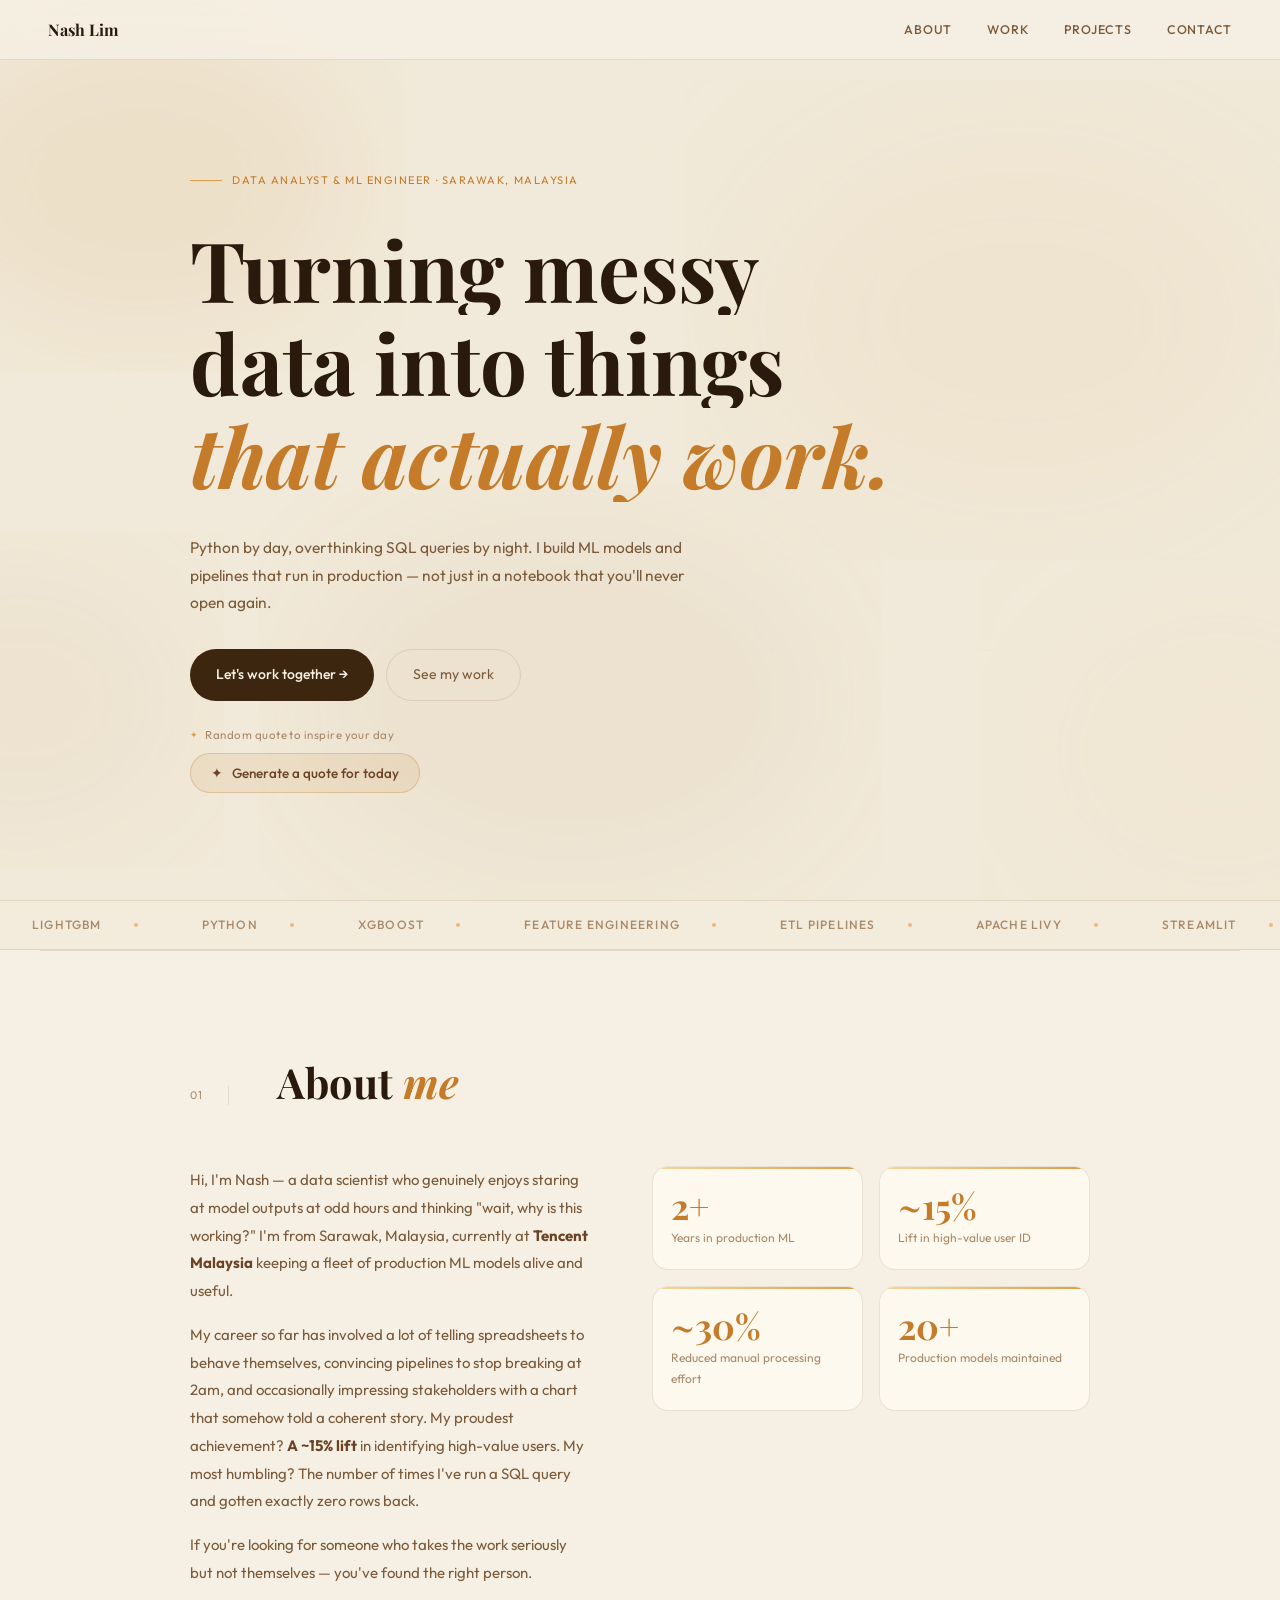
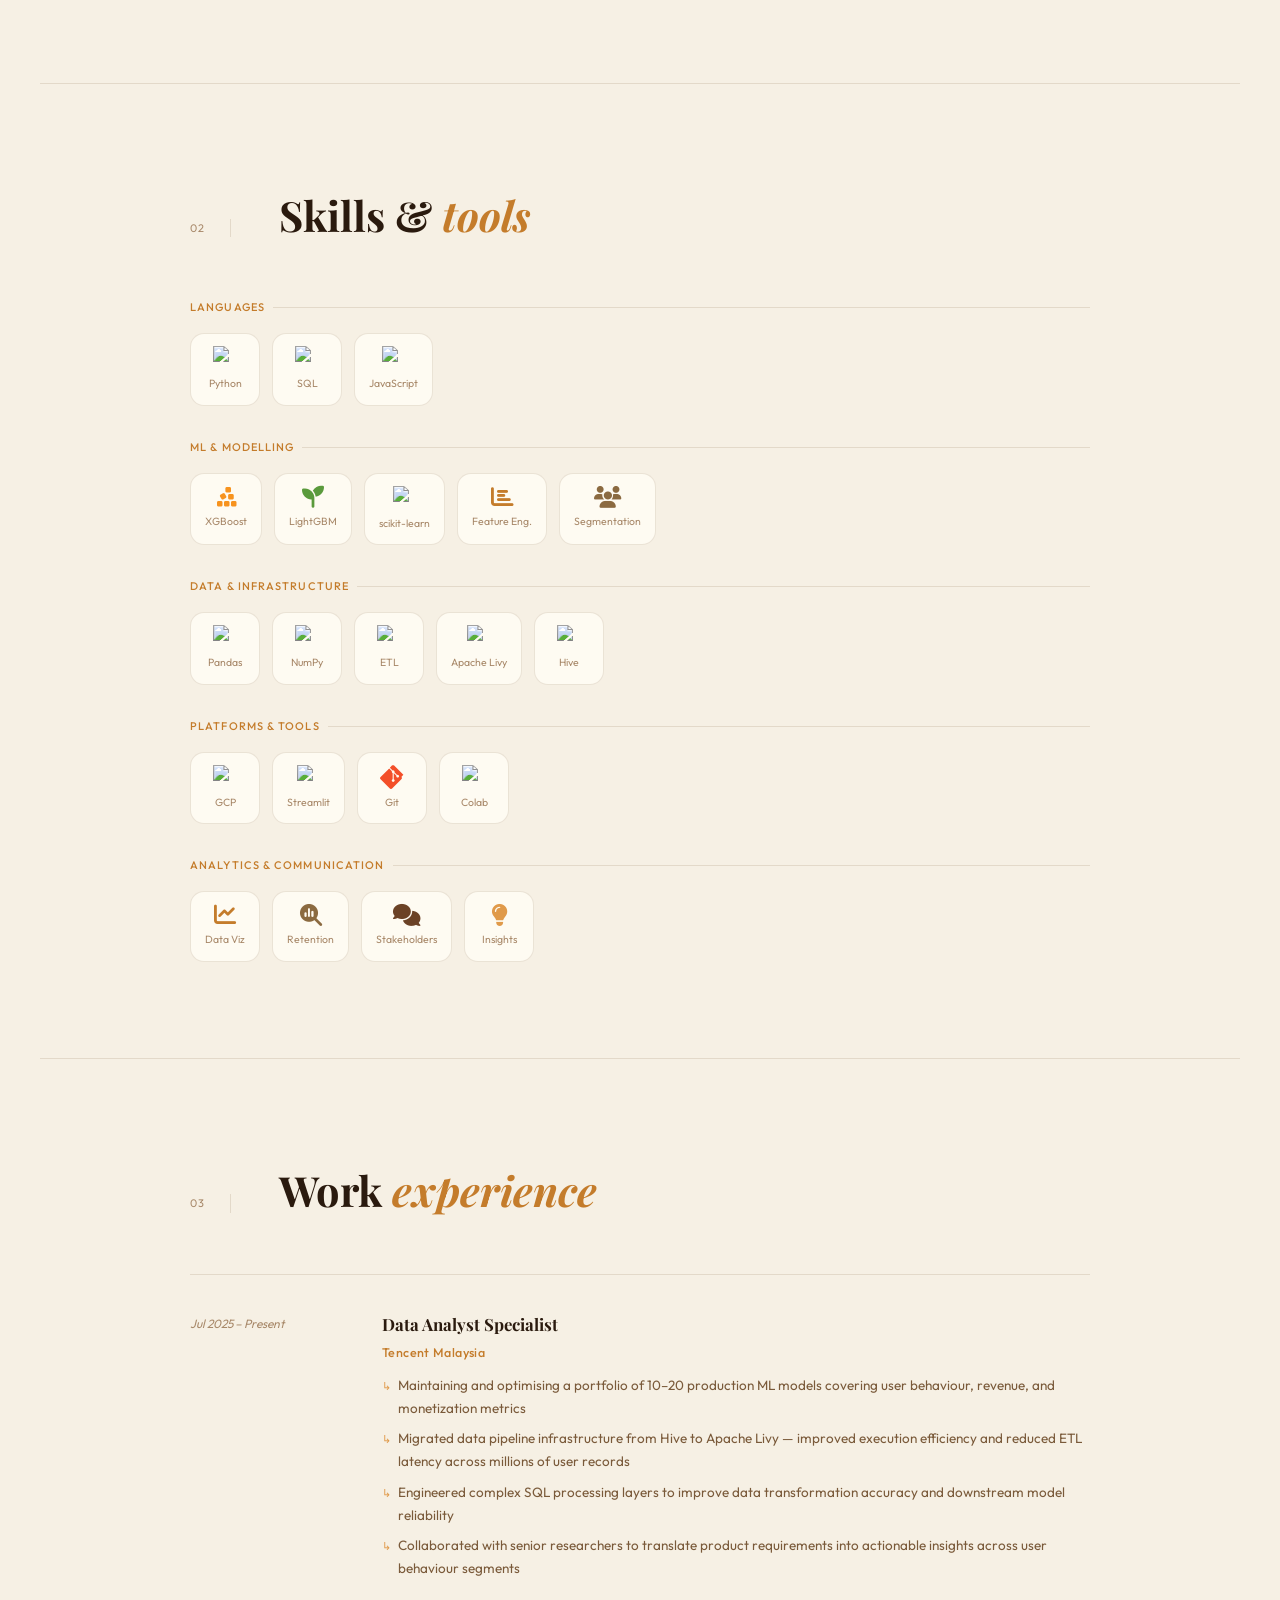
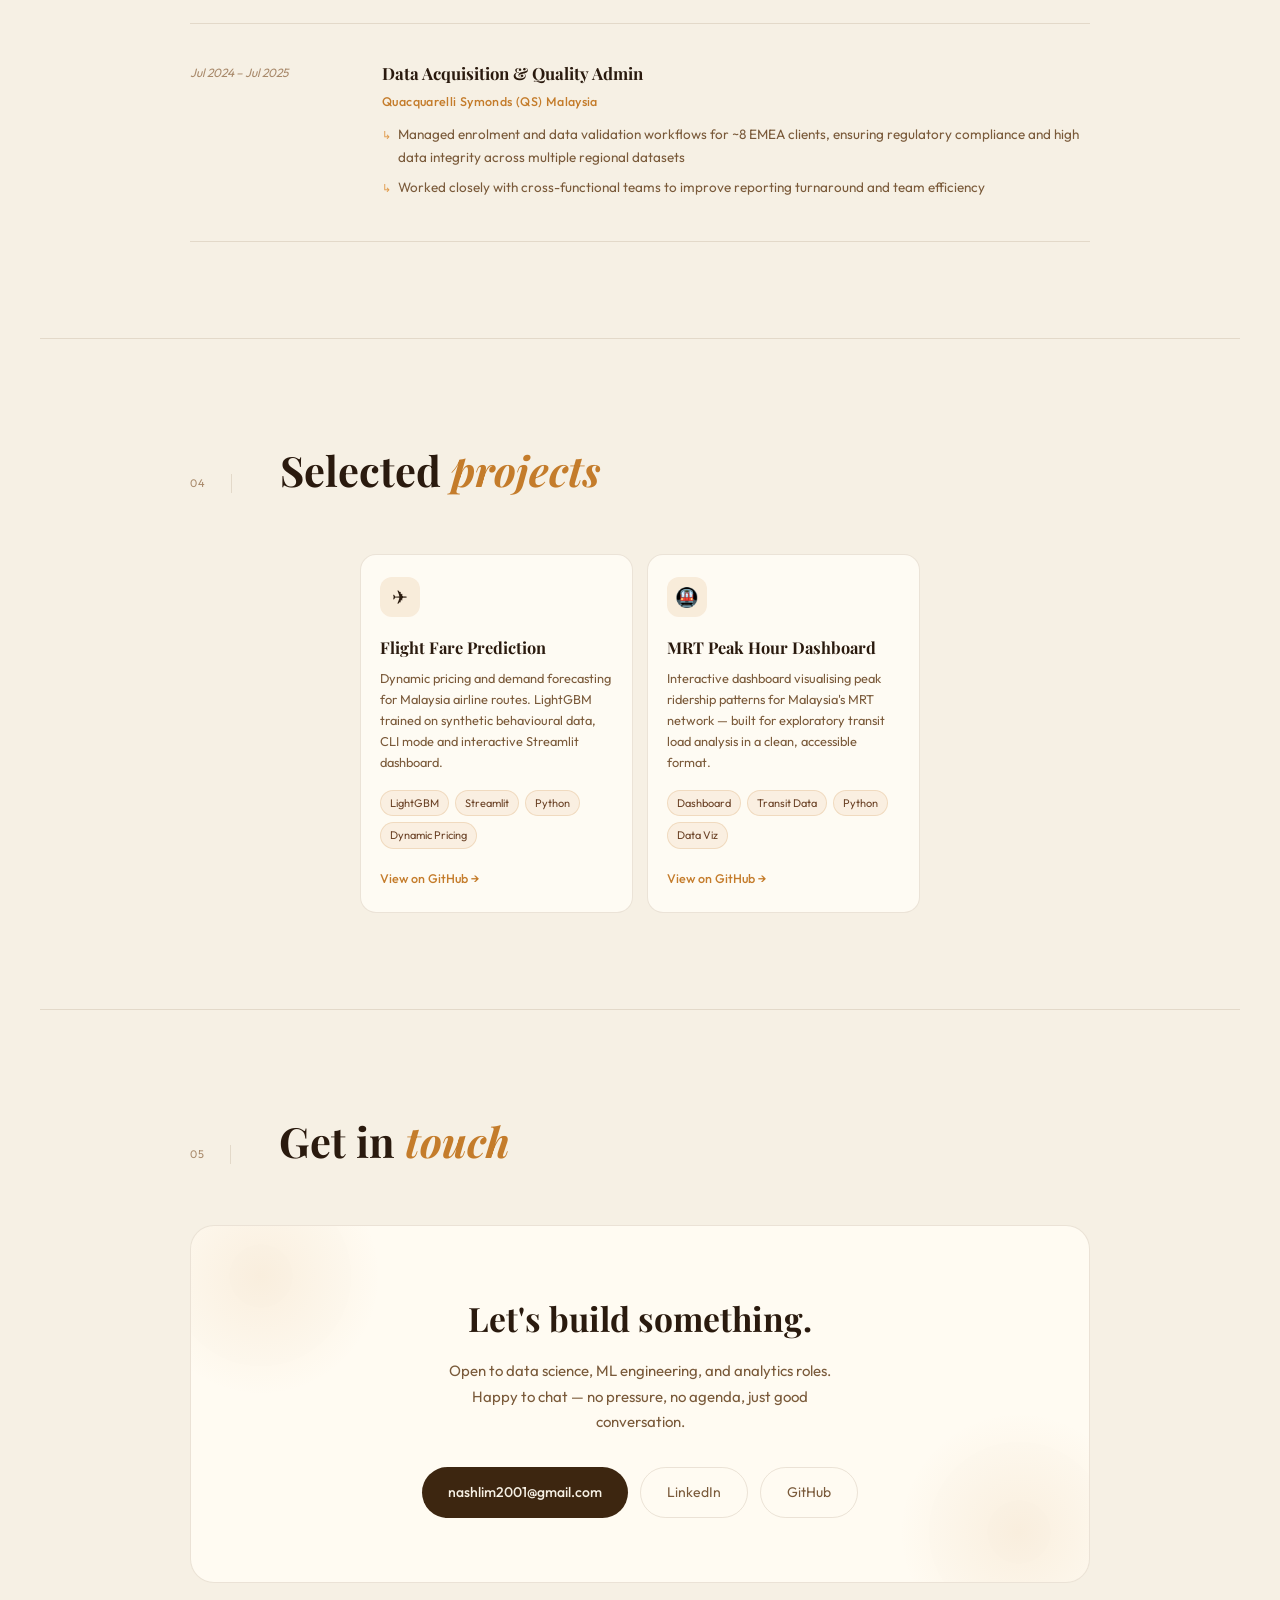
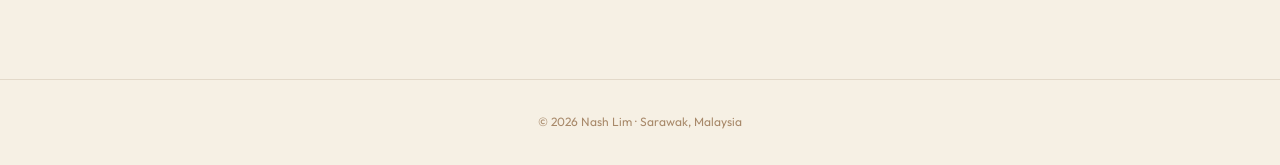
==== commit 0c76403a: "Update hero description from Data Scientist to Data Analyst" ====
--- a/index.html
+++ b/index.html
@@ -45,7 +45,7 @@
 
 <!-- HERO -->
 <section class="hero" id="hero">
-  <p class="hero-eyebrow">Data Scientist &amp; ML Engineer · Sarawak, Malaysia</p>
+  <p class="hero-eyebrow">Data Analyst &amp; ML Engineer · Sarawak, Malaysia</p>
   <h1>
     <span class="hero-line"><span>Turning messy</span></span>
     <span class="hero-line"><span>data into things</span></span>
--- a/assets/css/styles.css
+++ b/assets/css/styles.css
@@ -187,3 +187,114 @@
 @keyframes slideWord{to{transform:translateY(0);}}
 @keyframes spin{to{transform:rotate(360deg);}}
 @keyframes fadeIn{from{opacity:0;transform:translateY(8px);}to{opacity:1;transform:none;}}
+
+/* Responsive */
+@media (max-width: 1024px){
+  nav{padding:0 1.5rem;}
+  section{padding:5rem 1.6rem;}
+  hr.sep{margin:0 1.6rem;}
+  .about-layout{gap:2.5rem;}
+}
+
+@media (max-width: 768px){
+  nav{
+    height:auto;
+    padding:0.85rem 1rem;
+    flex-direction:column;
+    align-items:flex-start;
+    gap:0.55rem;
+  }
+  .nav-links{
+    width:100%;
+    gap:0.9rem;
+    flex-wrap:wrap;
+  }
+  .nav-links a{font-size:11px;letter-spacing:0.045em;}
+
+  section{padding:4.5rem 1rem;}
+  hr.sep{margin:0 1rem;}
+
+  .hero{
+    min-height:auto;
+    padding-top:7.4rem;
+    padding-bottom:2.8rem;
+  }
+  .hero h1{font-size:clamp(2rem,11.5vw,3rem);line-height:1.16;margin-bottom:1.25rem;}
+  .hero-sub{font-size:14px;line-height:1.7;margin-bottom:1.25rem;}
+  .hero-actions{gap:8px;}
+  .btn-primary,.btn-ghost{
+    width:100%;
+    justify-content:center;
+    padding:12px 16px;
+  }
+
+  .section-header{
+    gap:0.8rem;
+    margin-bottom:1.8rem;
+    flex-wrap:wrap;
+  }
+  .section-num{
+    margin-right:0.6rem;
+    padding-right:0.6rem;
+  }
+
+  .about-layout,.proj-grid{grid-template-columns:1fr;}
+  .stat-row{
+    grid-template-columns:1fr;
+    gap:12px;
+    max-width:520px;
+  }
+  .about-layout .stat-row{margin:0 auto;}
+  .stat-box{
+    width:100%;
+    min-height:108px;
+    padding:1.15rem 1rem;
+  }
+  .exp-entry{
+    grid-template-columns:1fr;
+    gap:0.5rem;
+    padding:1.35rem 0;
+  }
+  .exp-when{padding-top:0;}
+
+  .quote-box{
+    max-width:100%;
+    padding:0.95rem 1rem;
+  }
+  .quote-text{font-size:0.94rem;}
+
+  .skill-icons-row{gap:9px;}
+  .skill-icon-item{
+    min-width:76px;
+    padding:10px 10px;
+  }
+
+  .contact-box{
+    border-radius:18px;
+    padding:2.5rem 1.2rem;
+  }
+  .contact-box h2{font-size:1.7rem;}
+}
+
+@media (max-width: 480px){
+  body{font-size:14px;}
+  .hero-eyebrow{font-size:10px;letter-spacing:0.1em;}
+  .marquee-item{font-size:10.5px;padding:0 1.2rem;}
+  .stat-row{grid-template-columns:1fr;}
+  .skill-icon-item{min-width:calc(33.333% - 8px);}
+  .skill-icon-item span{font-size:10px;}
+  .proj-card{padding:1.2rem 1rem;}
+}
+  .proj-grid{
+    gap:14px;
+    max-width:560px;
+    margin:0 auto;
+  }
+  .proj-card{
+    width:100%;
+    border-radius:16px;
+    padding:1.35rem 1.2rem;
+  }
+  .proj-name{font-size:1.02rem;}
+  .proj-desc{font-size:12.8px;line-height:1.65;}
+  .proj-tags{gap:6px;}
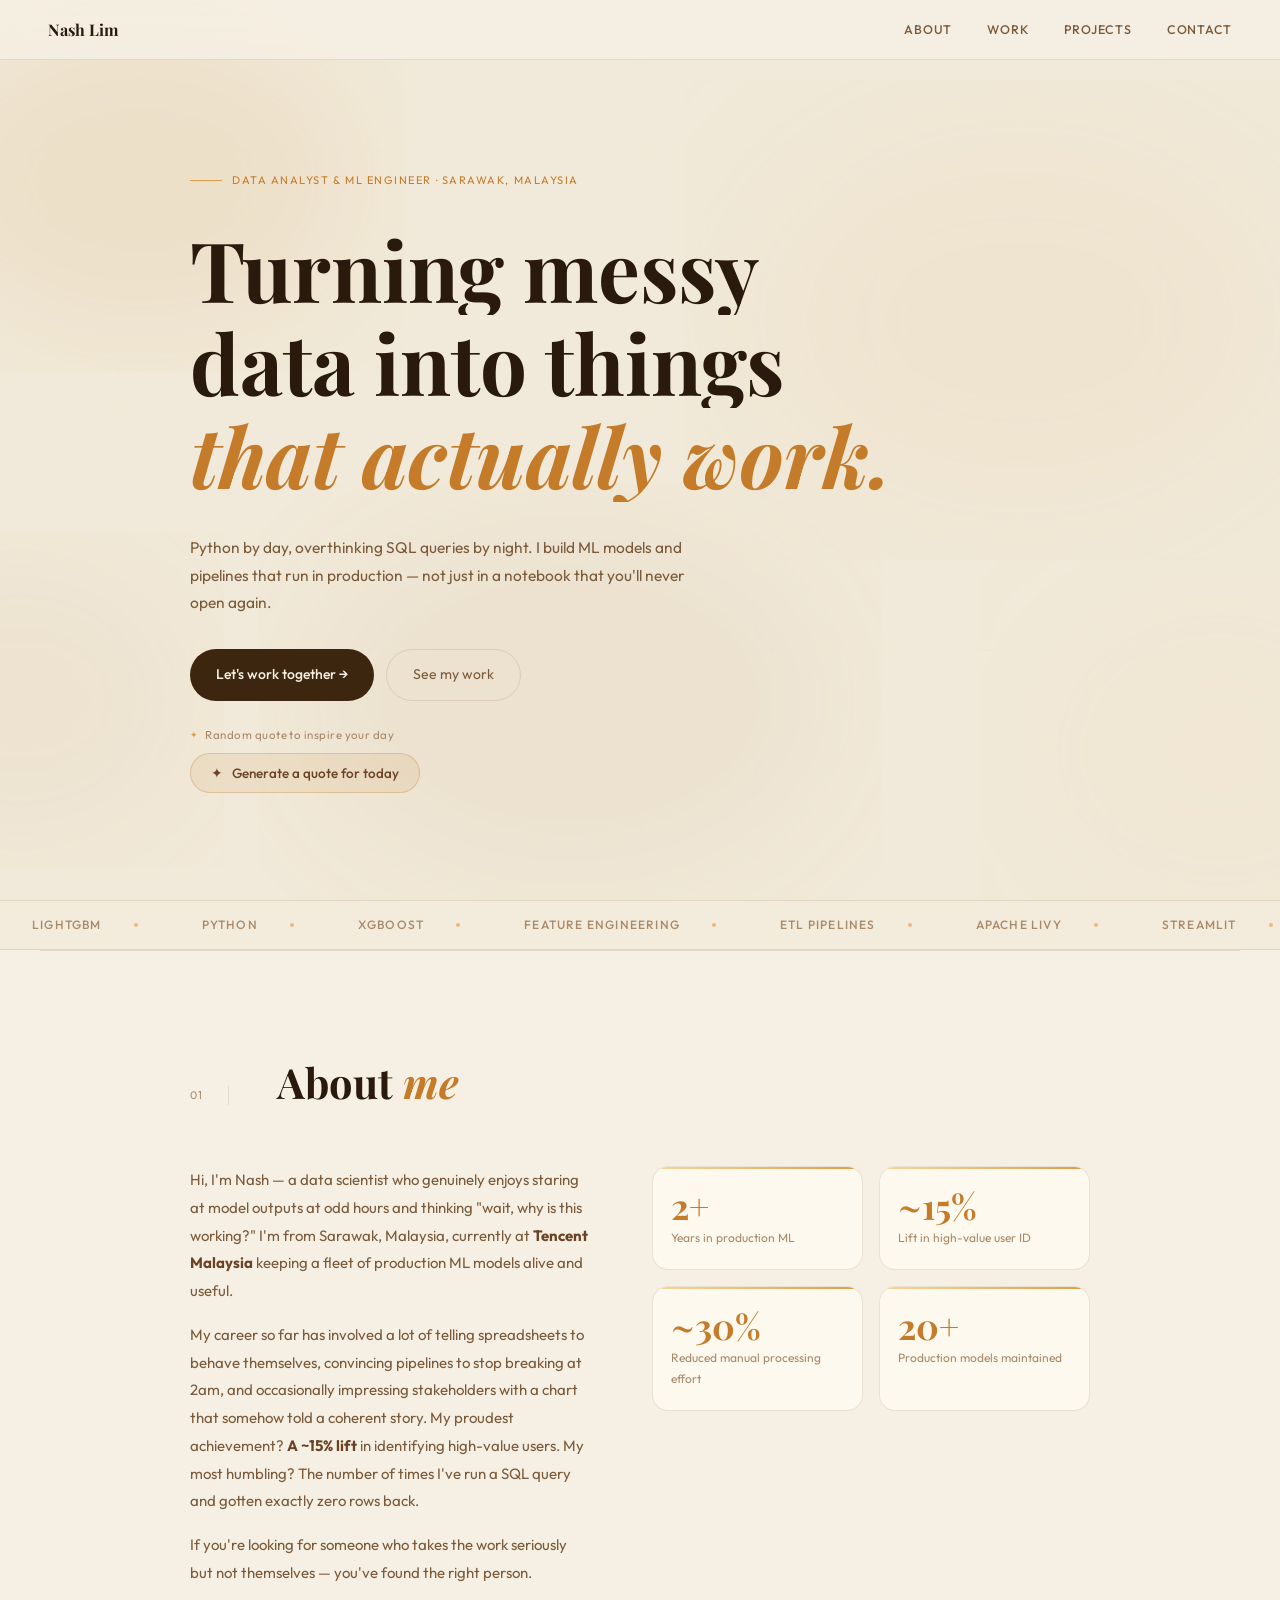
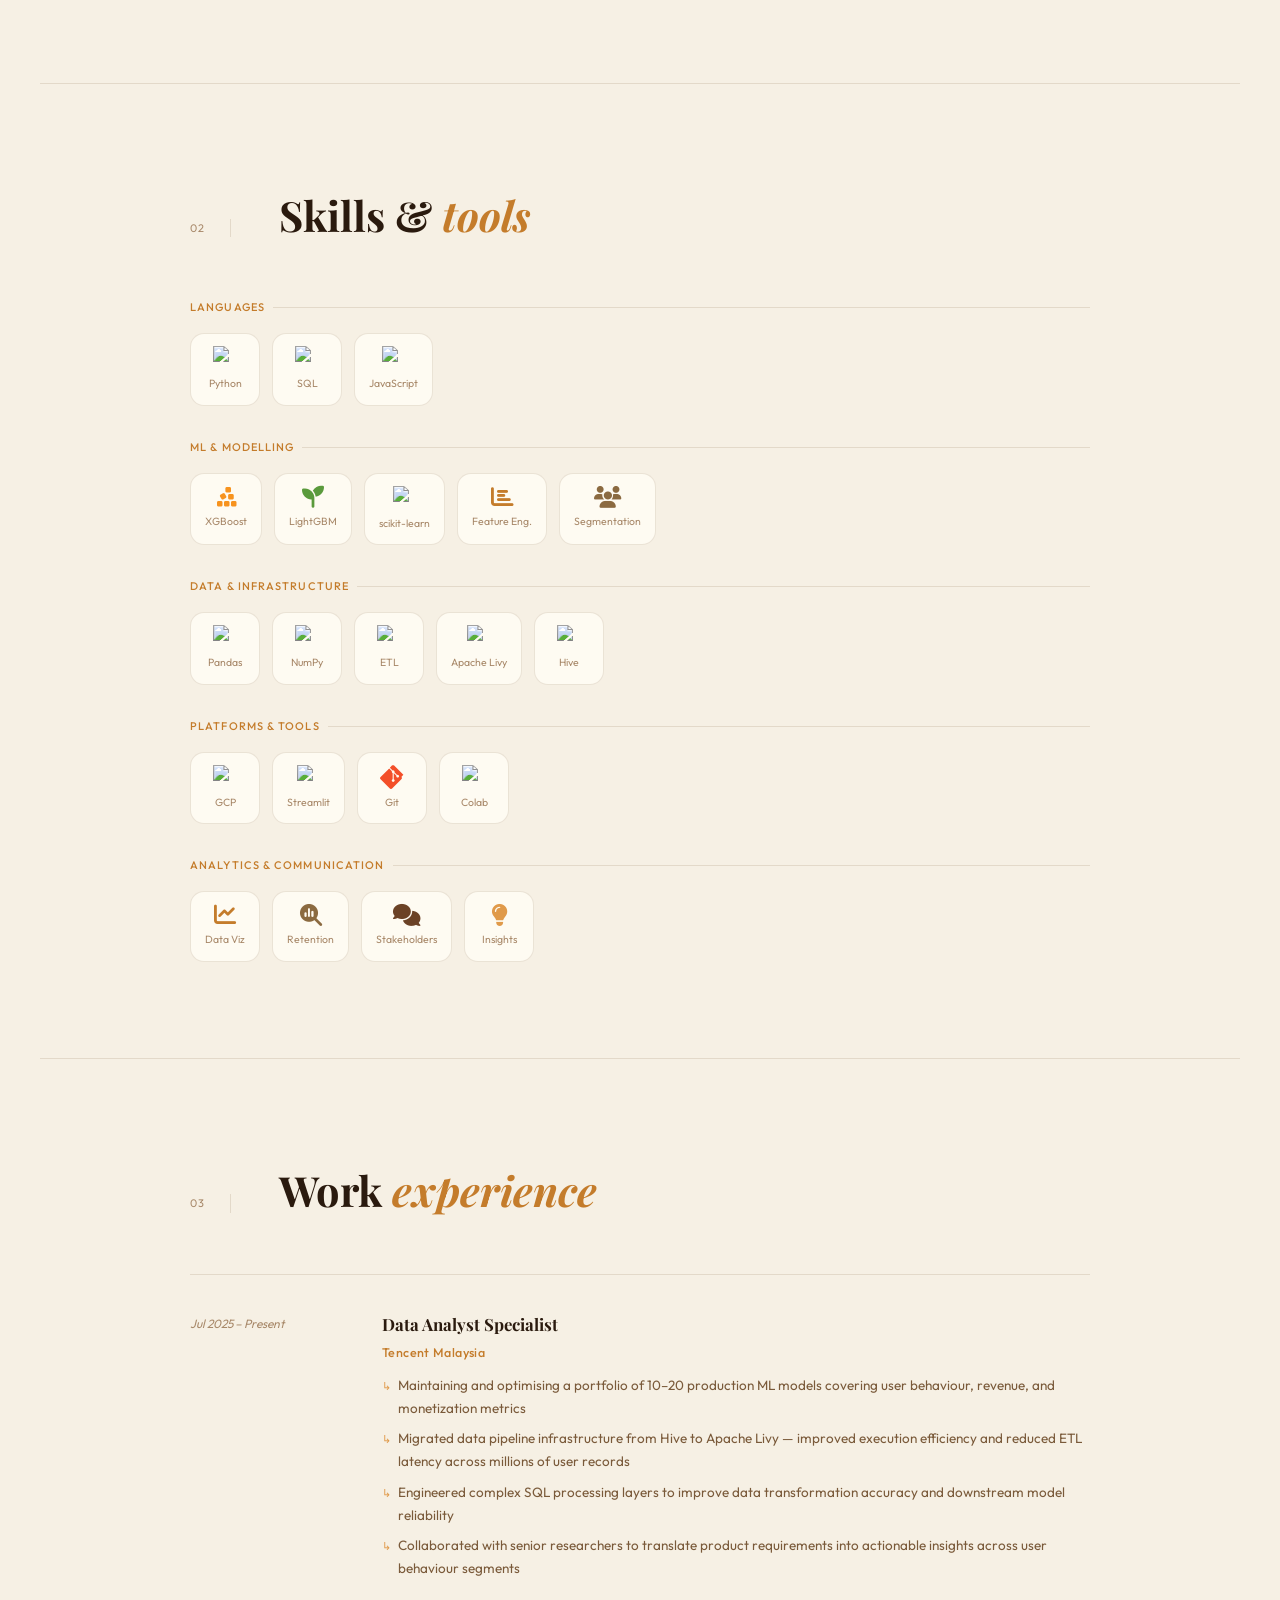
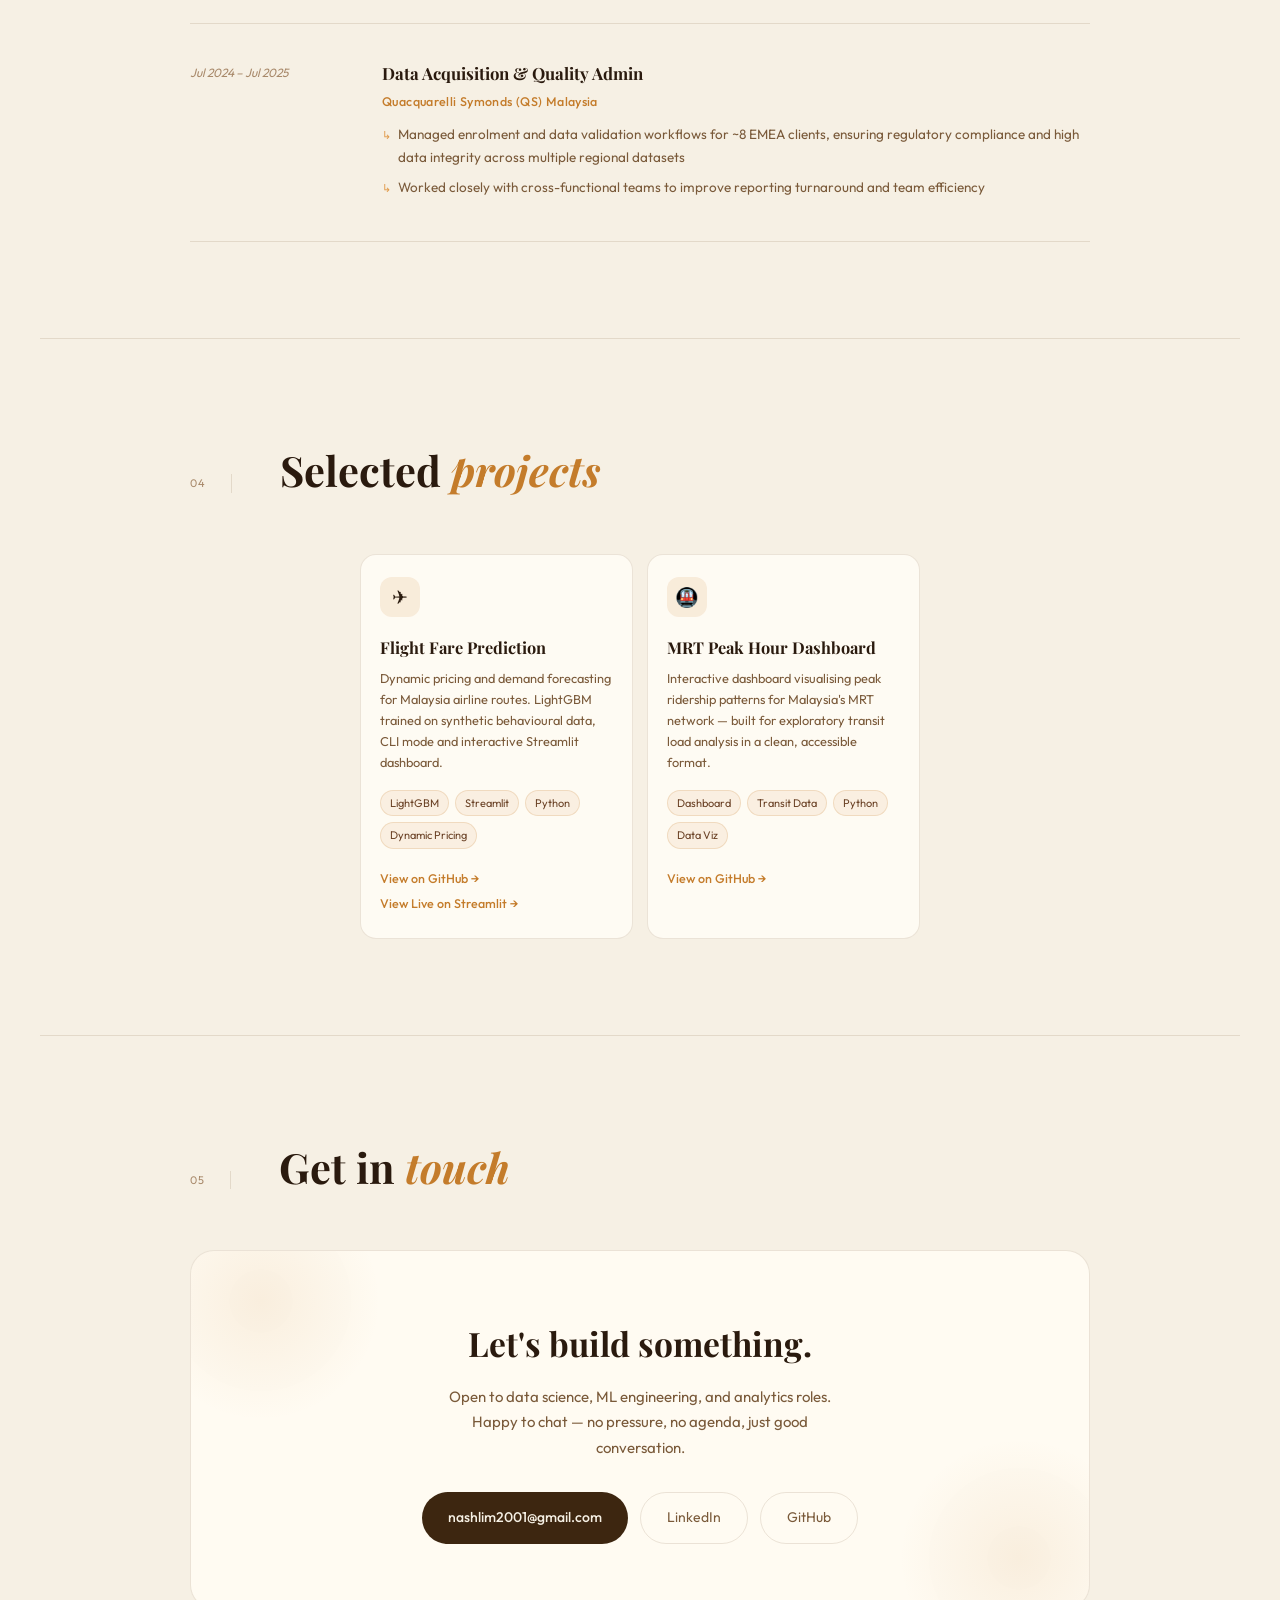
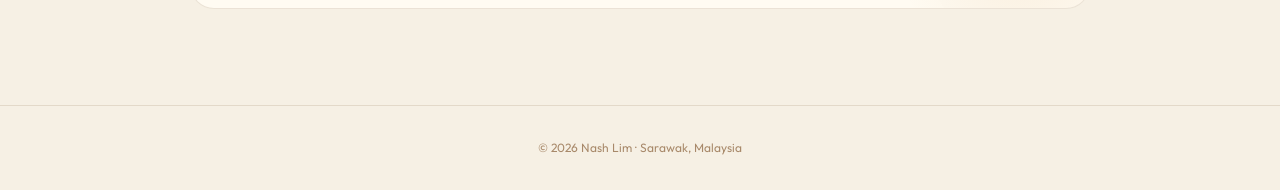
==== commit df34438e: "add streamlit cloud" ====
--- a/index.html
+++ b/index.html
@@ -296,6 +296,7 @@
       <p class="proj-desc">Dynamic pricing and demand forecasting for Malaysia airline routes. LightGBM trained on synthetic behavioural data, CLI mode and interactive Streamlit dashboard.</p>
       <div class="proj-tags"><span class="proj-tag">LightGBM</span><span class="proj-tag">Streamlit</span><span class="proj-tag">Python</span><span class="proj-tag">Dynamic Pricing</span></div>
       <a href="https://github.com/nashlim01/flight_fare_prediction_modelling" target="_blank" class="proj-link">View on GitHub →</a>
+      <a href="https://ffpm4nashlim01.streamlit.app/" target="_blank" class="proj-link">View Live on Streamlit →</a>
     </div>
     <div class="proj-card reveal delay-2">
       <div class="proj-card-accent"></div>
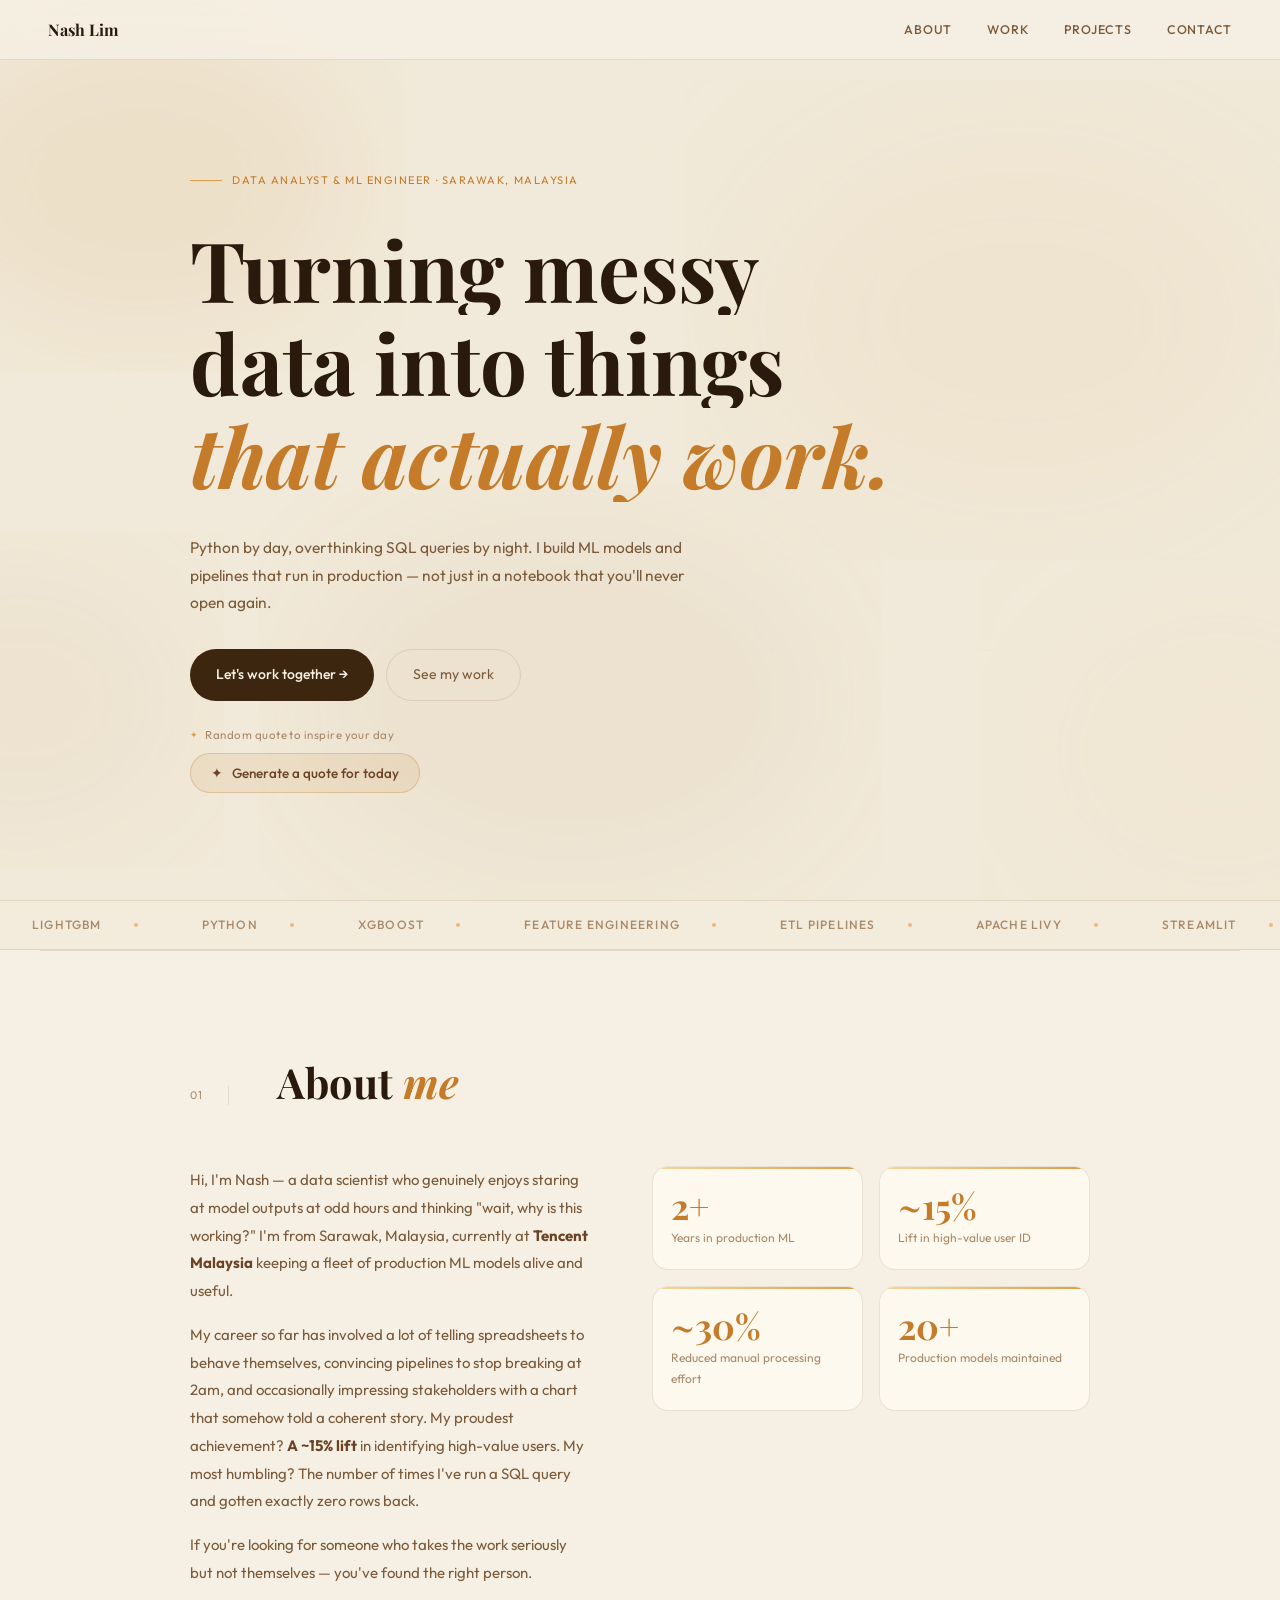
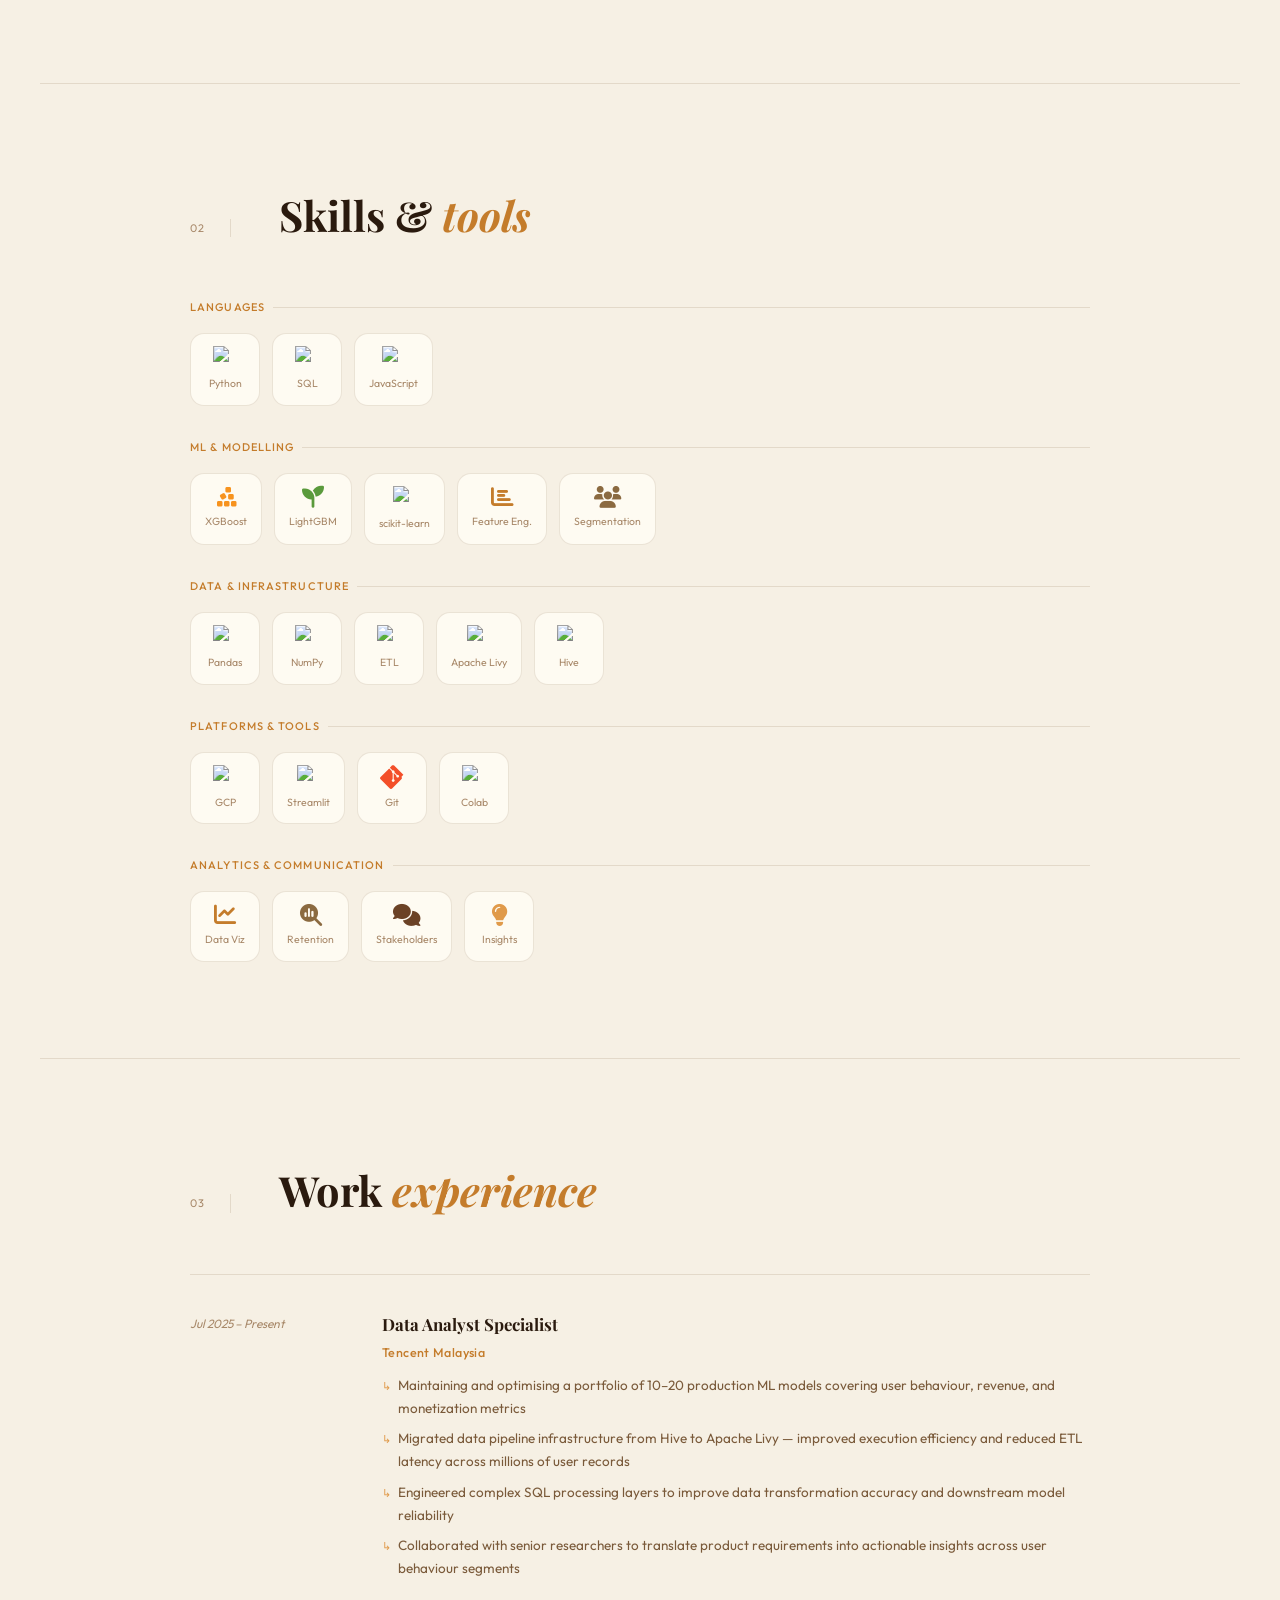
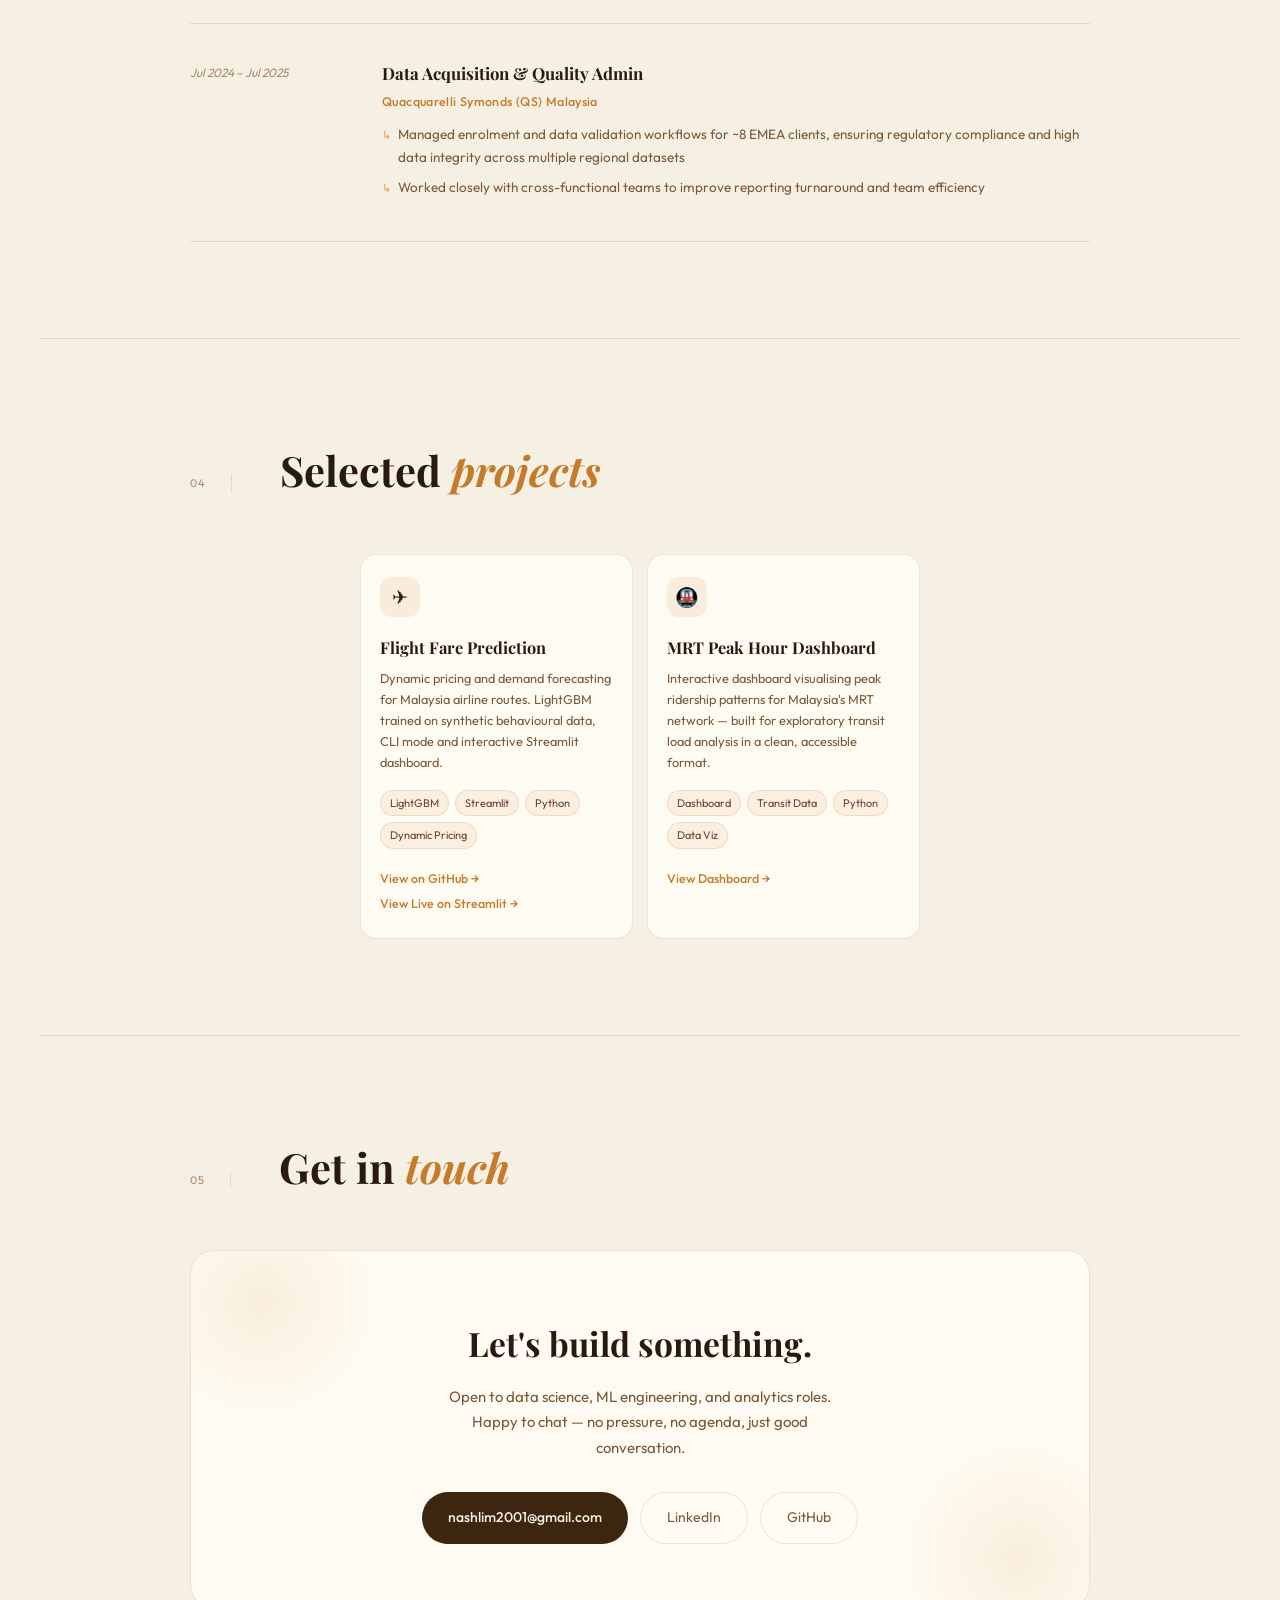
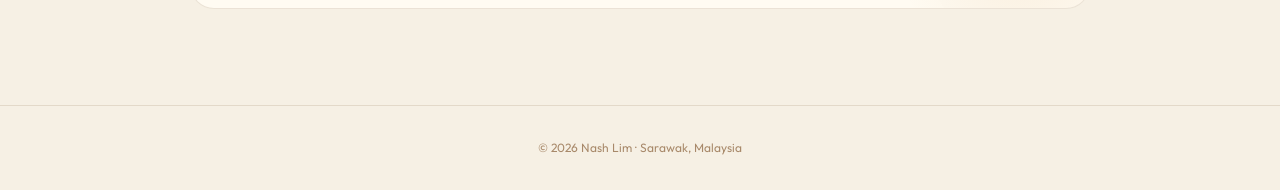
==== commit 735c216c: "chge project path" ====
--- a/index.html
+++ b/index.html
@@ -304,7 +304,7 @@
       <div class="proj-name">MRT Peak Hour Dashboard</div>
       <p class="proj-desc">Interactive dashboard visualising peak ridership patterns for Malaysia's MRT network — built for exploratory transit load analysis in a clean, accessible format.</p>
       <div class="proj-tags"><span class="proj-tag">Dashboard</span><span class="proj-tag">Transit Data</span><span class="proj-tag">Python</span><span class="proj-tag">Data Viz</span></div>
-      <a href="https://github.com/nashlim01/mrtpeakhourdashboard" target="_blank" class="proj-link">View on GitHub →</a>
+      <a href="https://nashlim01.github.io/mrtpeakhourdashboard/" target="_blank" class="proj-link">View Dashboard →</a>
     </div>
   </div>
 </section>
